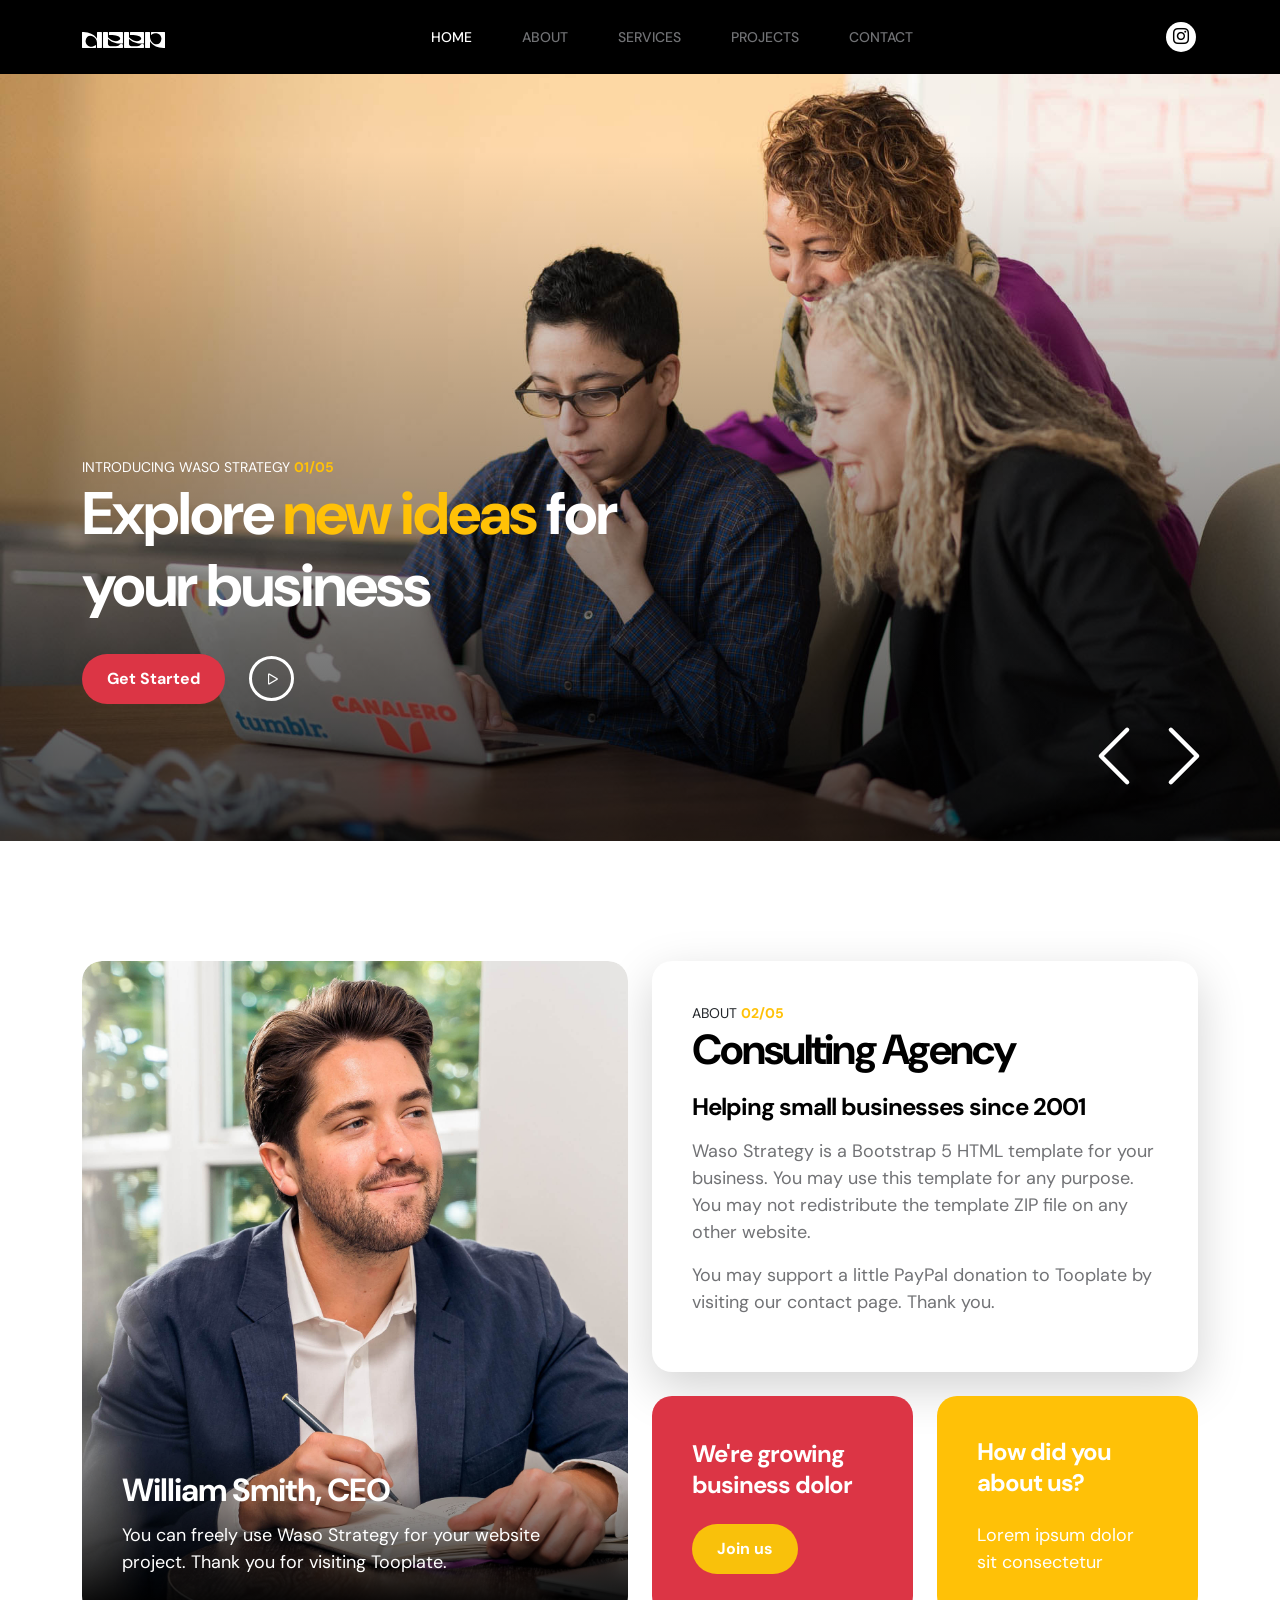
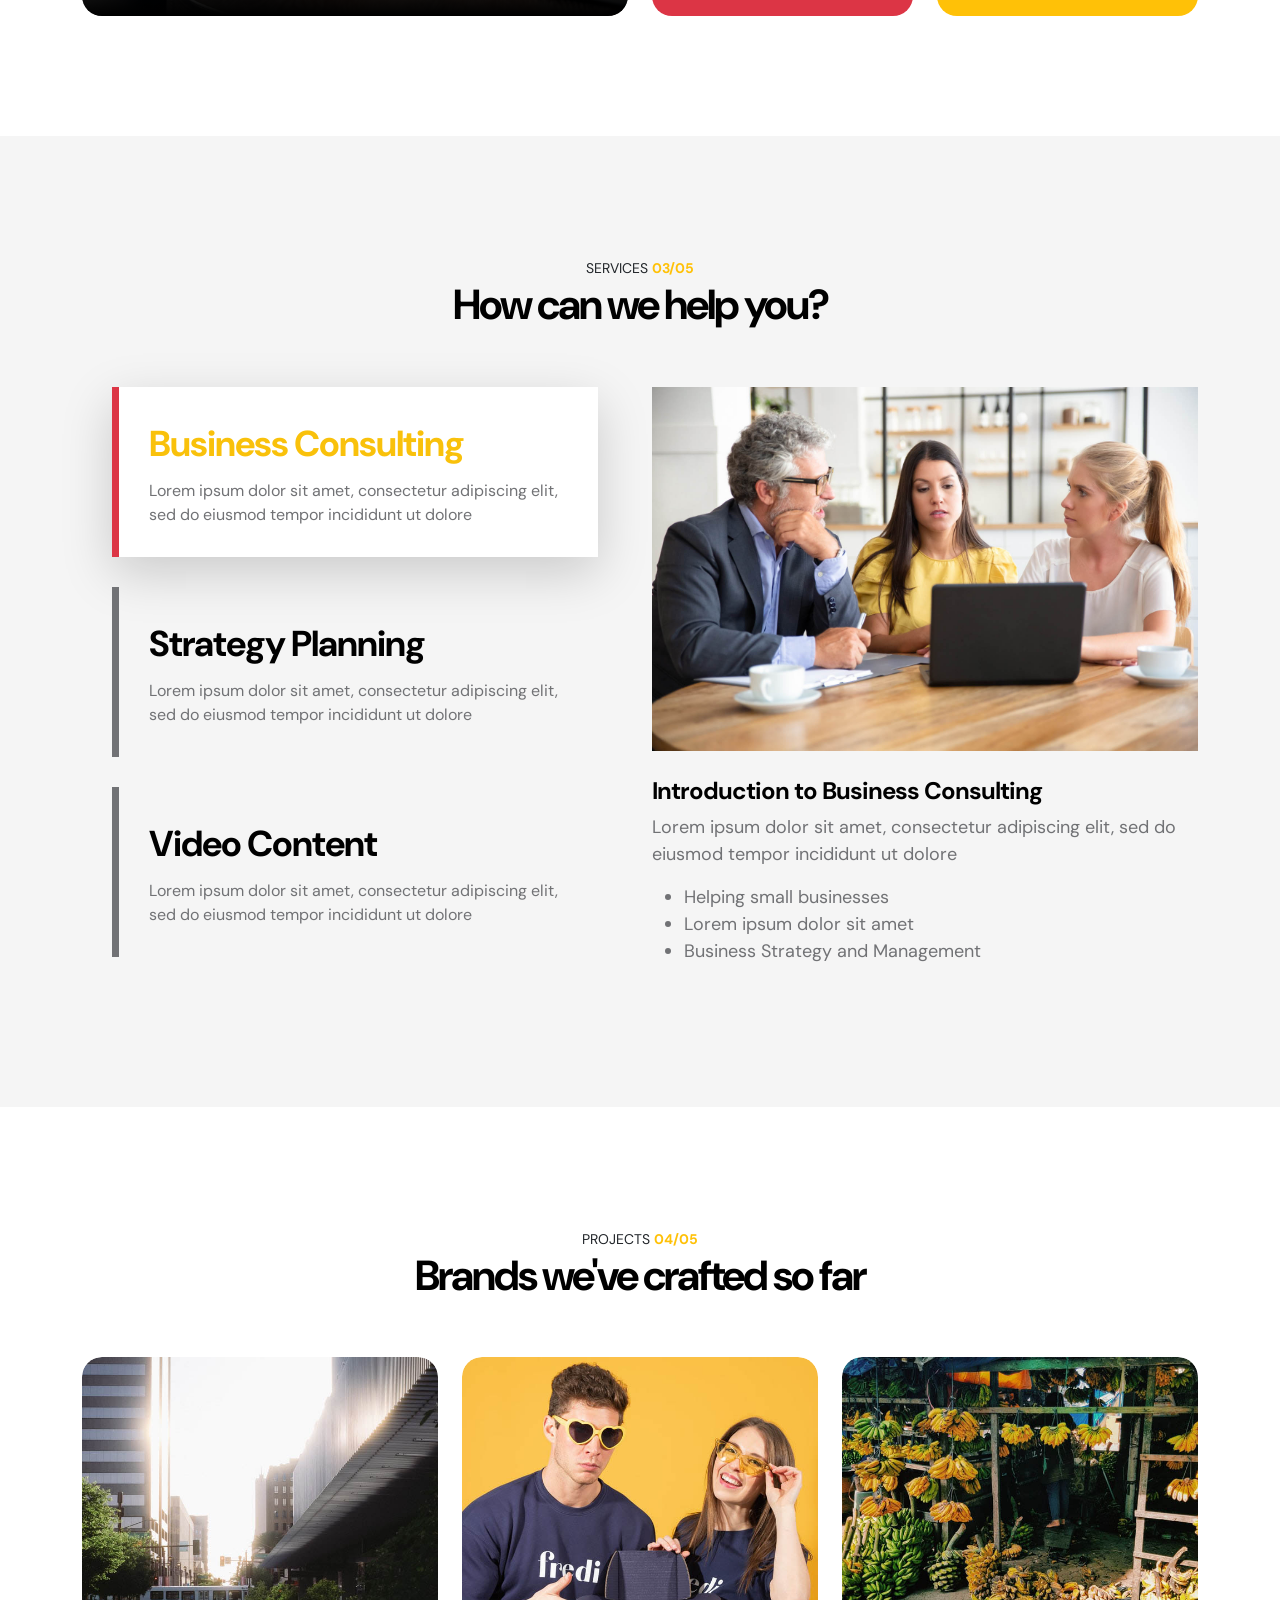
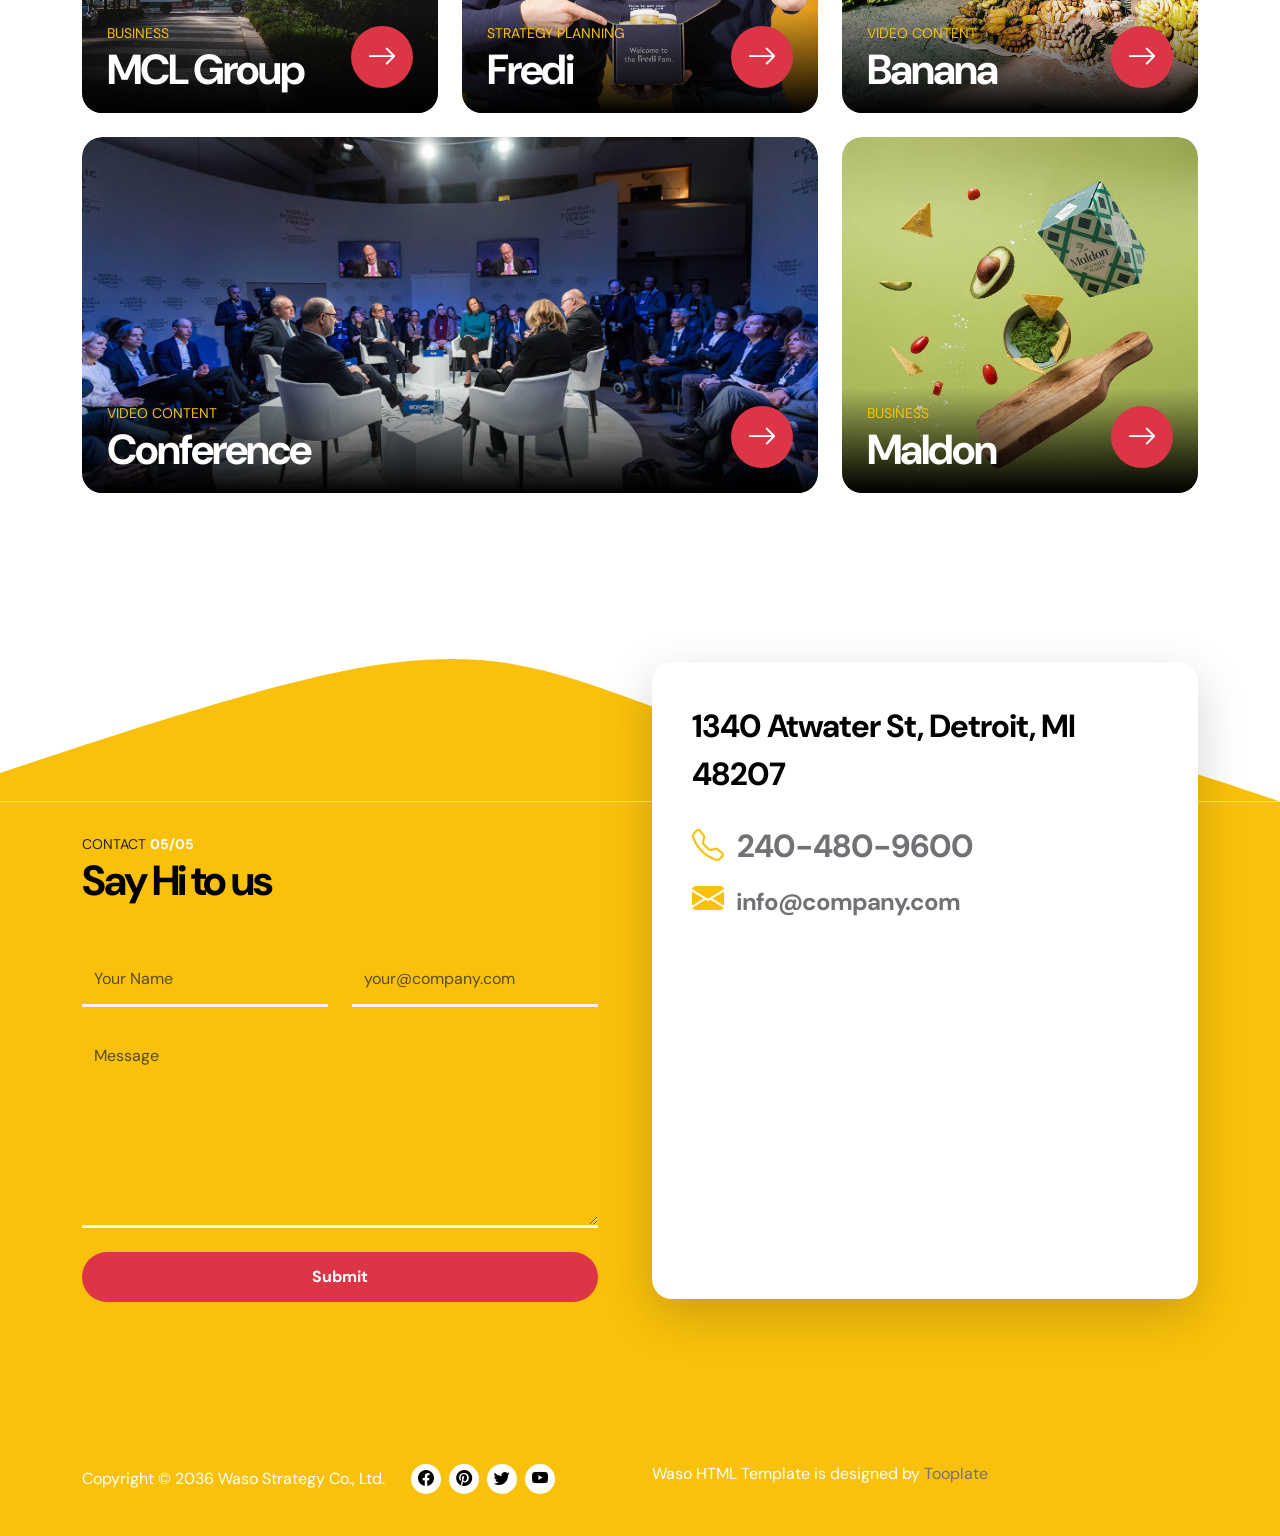
==== index.html @ 4c3a2b6b "Update index.html" ====
<!doctype html>
<html lang="en">
    <head>
        <meta charset="utf-8">
        <meta name="viewport" content="width=device-width, initial-scale=1">

        <meta name="description" content="">
        <meta name="author" content="Tooplate">

        <title>Deep Eventos</title>

        <!-- CSS FILES -->
        <link rel="preconnect" href="https://fonts.googleapis.com">
        
        <link rel="preconnect" href="https://fonts.gstatic.com" crossorigin>
        
        <link href="https://fonts.googleapis.com/css2?family=DM+Sans:wght@400;500;700&display=swap" rel="stylesheet">

        <link href="css/bootstrap.min.css" rel="stylesheet">

        <link href="css/bootstrap-icons.css" rel="stylesheet">

        <link href="css/magnific-popup.css" rel="stylesheet">

        <link href="css/tooplate-waso-strategy.css" rel="stylesheet">
        
    </head>
    
    <body id="section_1">

        <nav class="navbar navbar-expand-lg bg-black">
            <div class="container">

                <a href="#" class="navbar-brand">
                    <img class="logo-img" src="images/BRANCO.svg">
                </span></a>

                <button class="navbar-toggler" type="button" data-bs-toggle="collapse" data-bs-target="#navbarNav" aria-controls="navbarNav" aria-expanded="false" aria-label="Toggle navigation">
                    <span class="navbar-toggler-icon"></span>
                </button>

                <div class="collapse navbar-collapse" id="navbarNav">
                    <ul class="navbar-nav align-items-lg-center ms-auto me-lg-auto">
                        <li class="nav-item">
                            <a class="nav-link click-scroll" href="#section_1">Home</a>
                        </li>

                        <li class="nav-item">
                            <a class="nav-link click-scroll" href="#section_2">About</a>
                        </li>

                        <li class="nav-item">
                            <a class="nav-link click-scroll" href="#section_3">Services</a>
                        </li>

                        <li class="nav-item">
                            <a class="nav-link click-scroll" href="#section_4">Projects</a>
                        </li>

                        <li class="nav-item">
                            <a class="nav-link click-scroll" href="#section_5">Contact</a>
                        </li>
                    </ul>
                    <div>
                        <ul class="social-icon d-flex justify-content-lg-end d-lg-block d-none">
                            <li class="social-icon-item">
                                <a href="https://www.instagram.com/deepeventos" target="_blank" rel="noopener noreferrer" class="social-icon-link">
                                    <span class="bi-instagram"></span>
                                </a>
                            </li>
                        </ul>
                     </div>
                <div>
                        
            </div>
        </nav>

        <main>

            <section class="hero">
                <div class="container-fluid h-100">
                    <div class="row h-100">

                        <div id="carouselExampleCaptions" class="carousel carousel-fade hero-carousel slide" data-bs-ride="carousel">
                            <div class="carousel-inner">
                                <div class="carousel-item active">
                                    <div class="container position-relative h-100">
                                        <div class="carousel-caption d-flex flex-column justify-content-center">
                                            <small class="small-title">Introducing Waso Strategy <strong class="text-warning">01/05</strong></small>

                                            <h1>Explore <span class="text-warning">new ideas</span> for your business</h1>

                                            <div class="d-flex align-items-center mt-4">
                                                <a class="custom-btn btn custom-link" href="#section_2">Get Started</a>

                                                <a class="popup-youtube custom-icon d-flex ms-4" href="https://www.youtube.com/watch?v=AYaHuZ4BB6Y">
                                                    <i class="bi-play play-icon d-flex m-auto text-white"></i>
                                                </a>
                                            </div>
                                        </div>
                                    </div>

                                    <div class="carousel-image-wrap">
                                        <img src="images/slide/christina-wocintechchat-com-NDoVgcS_lZM-unsplash.jpg" class="img-fluid carousel-image" alt="">
                                    </div>
                                </div>

                                <div class="carousel-item">
                                    <div class="container position-relative h-100">
                                        <div class="carousel-caption d-flex flex-column justify-content-center">
                                            <small class="small-title">Supporting New Project <strong class="text-warning">01/05</strong></small>

                                            <h1>Strategic Planning for your <span class="text-warning">next project</span></h1>

                                            <div class="d-flex align-items-center mt-4">
                                                <a class="custom-btn btn custom-link" href="#section_2">Explore Capabilities</a>

                                                <a class="popup-youtube custom-icon d-flex ms-4" href="https://www.youtube.com/watch?v=VStvZjykQ00">
                                                    <i class="bi-play play-icon d-flex m-auto text-white"></i>
                                                </a>
                                            </div>
                                        </div>
                                    </div>
                                    
                                    <div class="carousel-image-wrap">
                                        <img src="images/slide/jason-goodman-0K7GgiA8lVE-unsplash.jpg" class="img-fluid carousel-image" alt="">
                                    </div>
                                </div>

                                <button class="carousel-control-prev" type="button" data-bs-target="#carouselExampleCaptions" data-bs-slide="prev">
                                    <span class="carousel-control-prev-icon" aria-hidden="true"></span>
                                    <span class="visually-hidden">Previous</span>
                                </button>

                                <button class="carousel-control-next" type="button" data-bs-target="#carouselExampleCaptions" data-bs-slide="next">
                                    <span class="carousel-control-next-icon" aria-hidden="true"></span>
                                    <span class="visually-hidden">Next</span>
                                </button>
                            </div>
                        </div>

                    </div>
                </div>
            </section>


            <section class="about section-padding" id="section_2">
                <div class="container">
                    <div class="row">

                        <div class="col-lg-6 col-12 mb-5 mb-lg-0">
                            <div class="about-image-wrap h-100">
                                <img src="images/peter-jones-WZROBIlY8Rg-unsplash.jpg" class="img-fluid about-image" alt="">

                                <div class="about-image-info">
                                    <h4 class="text-white">William Smith, CEO</h4>

                                    <p class="text-white mb-0">You can freely use Waso Strategy for your website project. Thank you for visiting Tooplate.</p>
                                </div>
                            </div>
                        </div>

                        <div class="col-lg-6 col-12 d-flex flex-column">
                            <div class="about-thumb bg-white shadow-lg">
                                
                                <div class="about-info">
                                    <small class="small-title">About <strong class="text-warning">02/05</strong></small>

                                    <h2 class="mb-3">Consulting Agency</h2>

                                    <h5 class="mb-3">Helping small businesses since 2001</h5>

                                    <p>Waso Strategy is a Bootstrap 5 HTML template for your business. You may use this template for any purpose. You may not redistribute the template ZIP file on any other website.</p>

                                    <p>You may support a little PayPal donation to Tooplate by visiting our <a href="https://www.tooplate.com/contact">contact page</a>. Thank you.</p>
                                </div>
                            </div>

                            <div class="row h-100">
                                <div class="col-lg-6 col-6">
                                    <div class="about-thumb d-flex flex-column justify-content-center bg-danger mb-lg-0 h-100">
                                        
                                        <div class="about-info">
                                            <h5 class="text-white mb-4">We're growing business dolor</h5>

                                            <a class="custom-btn btn custom-bg-primary" href="#section_3">Join us</a>
                                        </div>
                                    </div>
                                </div>

                                <div class="col-lg-6 col-6">
                                    <div class="about-thumb d-flex flex-column justify-content-center bg-warning mb-lg-0 h-100">
                                        
                                        <div class="about-info">
                                            <h5 class="text-white mb-4">How did you about us?</h5>

                                            <p class="text-white mb-0">Lorem ipsum dolor sit consectetur</p>
                                        </div>
                                    </div>
                                </div>
                            </div>
                        </div>

                    </div>
                </div>
            </section>

            <section class="services section-padding" id="section_3">
                <div class="container">
                    <div class="row">

                        <div class="col-lg-10 col-12 text-center mx-auto mb-5">
                            <small class="small-title">Services <strong class="text-warning">03/05</strong></small>

                            <h2>How can we help you?</h2>

                        </div>

                        <div class="col-lg-6 col-12">
                            <nav>
                                <div class="nav nav-tabs flex-column align-items-baseline" id="nav-tab" role="tablist">
                                    <button class="nav-link active" id="nav-business-tab" data-bs-toggle="tab" data-bs-target="#nav-business" type="button" role="tab" aria-controls="nav-business" aria-selected="true">
                                        <h3>Business Consulting</h3>

                                        <span>Lorem ipsum dolor sit amet, consectetur adipiscing elit, sed do eiusmod tempor incididunt ut dolore</span>
                                    </button>

                                    <button class="nav-link" id="nav-strategy-tab" data-bs-toggle="tab" data-bs-target="#nav-strategy" type="button" role="tab" aria-controls="nav-strategy" aria-selected="false">
                                        <h3>Strategy Planning</h3>
                                        
                                        <span>Lorem ipsum dolor sit amet, consectetur adipiscing elit, sed do eiusmod tempor incididunt ut dolore</span>
                                    </button>

                                    <button class="nav-link" id="nav-video-tab" data-bs-toggle="tab" data-bs-target="#nav-video" type="button" role="tab" aria-controls="nav-video" aria-selected="false">
                                        <h3>Video Content</h3>
                                        
                                        <span>Lorem ipsum dolor sit amet, consectetur adipiscing elit, sed do eiusmod tempor incididunt ut dolore</span>
                                    </button>
                                </div>
                            </nav>
                        </div>

                        <div class="col-lg-6 col-12">
                            <div class="tab-content" id="nav-tabContent">
                                <div class="tab-pane fade show active" id="nav-business" role="tabpanel" aria-labelledby="nav-intro-tab">
                                    <img src="images/services/young-entrepreneurs-mature-investor-watching-presentation-discussing-project.jpg" class="img-fluid" alt="">

                                    <h5 class="mt-4 mb-2">Introduction to Business Consulting</h5>

                                    <p>Lorem ipsum dolor sit amet, consectetur adipiscing elit, sed do eiusmod tempor incididunt ut dolore</p>

                                    <ul>
                                        <li>Helping small businesses</li>

                                        <li>Lorem ipsum dolor sit amet</li>

                                        <li>Business Strategy and Management</li>
                                    </ul>
                                </div>

                                <div class="tab-pane fade show" id="nav-strategy" role="tabpanel" aria-labelledby="nav-strategy-tab">
                                    <img src="images/services/startup-leader-drawing-flowchart-board-discussing-project.jpg" class="img-fluid" alt="">

                                    <h5 class="mt-4 mb-2">Strategy Planning</h5>

                                    <div class="row">
                                        <div class="col-lg-6 col-12">
                                            <p>Lorem ipsum dolor sit amet, consectetur adipiscing elit, sed do eiusmod tempor dolore</p>
                                        </div>

                                        <div class="col-lg-6 col-12">
                                            <p>Lorem ipsum dolor sit amet, consectetur adipiscing elit, sed do eiusmod tempor dolore</p>
                                        </div>
                                    </div>
                                </div>

                                <div class="tab-pane fade show" id="nav-video" role="tabpanel" aria-labelledby="nav-video-tab">
                                    <img src="images/services/portrait-smiling-african-american-young-woman-holding-movie-production-blackboard.jpg" class="img-fluid" alt="">

                                    <h5 class="mt-4 mb-2">Video Content</h5>

                                    <p>Lorem ipsum dolor sit amet, consectetur adipiscing elit, sed do eiusmod tempor incididunt ut dolore</p>
                                </div>


                            </div>
                        </div>

                    </div>
                </div>
            </section>

            <section class="projects section-padding pb-0" id="section_4">
                <div class="container">
                    <div class="row">

                        <div class="col-lg-10 col-12 text-center mx-auto mb-5">
                            <small class="small-title">Projects <strong class="text-warning">04/05</strong></small>

                            <h2>Brands we've crafted so far</h2>
                        </div>

                        <div class="col-lg-4 col-12">
                            <div class="projects-thumb projects-thumb-small">
                                <a href="project-detail.html">
                                    <img src="images/projects/pj-gal-szabo-CIXXIWxxec4-unsplash.jpg" class="img-fluid projects-image" alt="">
                                    
                                    <div class="projects-info">
                                        <div class="projects-title-wrap">
                                            <small class="projects-small-title">Business</small>

                                            <h2 class="projects-title">MCL Group</h2>
                                        </div>

                                        <div class="projects-btn-wrap mt-4">
                                            <span class="custom-btn btn">
                                                <i class="bi-arrow-right"></i>
                                            </span>
                                        </div>
                                    </div>
                                </a>
                            </div>
                        </div>

                        <div class="col-lg-4 col-12">
                            <div class="projects-thumb projects-thumb-small">
                                <a href="project-detail.html">
                                    <img src="images/projects/team-fredi-FN3vmVee2sI-unsplash.jpg" class="img-fluid projects-image" alt="">
                                    
                                    <div class="projects-info">
                                        <div class="projects-title-wrap">
                                            <small class="projects-small-title">Strategy Planning</small>

                                            <h2 class="projects-title">Fredi</h2>
                                        </div>

                                        <div class="projects-btn-wrap mt-4">
                                            <span class="custom-btn btn" href="project-detail.html">
                                                <i class="bi-arrow-right"></i>
                                            </span>
                                        </div>
                                    </div>
                                </a>
                            </div>
                        </div>

                        <div class="col-lg-4 col-12">
                            <div class="projects-thumb projects-thumb-small">
                                <a href="project-detail.html">
                                    <img src="images/projects/vmsign-x9yGe7wnvKQ-unsplash.jpg" class="img-fluid projects-image" alt="">
                                    
                                    <div class="projects-info">
                                        <div class="projects-title-wrap">
                                            <small class="projects-small-title">Video Content</small>

                                            <h2 class="projects-title">Banana</h2>
                                        </div>

                                        <div class="projects-btn-wrap mt-4">
                                            <span class="custom-btn btn" href="project-detail.html">
                                                <i class="bi-arrow-right"></i>
                                            </span>
                                        </div>
                                    </div>
                                </a>
                            </div>
                        </div>

                        <div class="col-lg-8 col-12">
                            <div class="projects-thumb projects-thumb-large">
                                <a href="project-detail.html">
                                    <img src="images/projects/evangeline-shaw-nwLTVwb7DbU-unsplash.jpg" class="img-fluid projects-image" alt="">
                                    
                                    <div class="projects-info">
                                        <div class="projects-title-wrap">
                                            <small class="projects-small-title">Video Content</small>

                                            <h2 class="projects-title">Conference</h2>
                                        </div>

                                        <div class="projects-btn-wrap mt-4">
                                            <span class="custom-btn btn" href="project-detail.html">
                                                <i class="bi-arrow-right"></i>
                                            </span>
                                        </div>
                                    </div>
                                </a>
                            </div>
                        </div>

                        <div class="col-lg-4 col-12">
                            <div class="projects-thumb projects-thumb-small">
                                <a href="project-detail.html">
                                    <img src="images/projects/tangerine-newt-AKH4OVEmILc-unsplash.jpg" class="img-fluid projects-image" alt="">
                                    
                                    <div class="projects-info">
                                        <div class="projects-title-wrap">
                                            <small class="projects-small-title">Business</small>

                                            <h2 class="projects-title">Maldon</h2>
                                        </div>

                                        <div class="projects-btn-wrap mt-4">
                                            <span class="custom-btn btn" href="project-detail.html">
                                                <i class="bi-arrow-right"></i>
                                            </span>
                                        </div>
                                    </div>
                                </a>
                            </div>
                        </div>

                    </div>
                </div>
            </section>

            <section class="contact" id="section_5">

            <svg xmlns="http://www.w3.org/2000/svg" viewBox="0 0 1440 320"><path fill="#f9c10b" fill-opacity="1" d="M0,288L48,272C96,256,192,224,288,197.3C384,171,480,149,576,165.3C672,181,768,235,864,250.7C960,267,1056,245,1152,250.7C1248,256,1344,288,1392,304L1440,320L1440,320L1392,320C1344,320,1248,320,1152,320C1056,320,960,320,864,320C768,320,672,320,576,320C480,320,384,320,288,320C192,320,96,320,48,320L0,320Z"></path></svg>

                <div class="contact-container-wrap">
                    <div class="container">
                        <div class="row">

                            <div class="col-lg-6 col-12">
                                <form class="custom-form contact-form" action="" method="post" role="form">
                                    <small class="small-title">Contact <strong class="text-white">05/05</strong></small>

                                    <h2 class="mb-5">Say Hi to us</h2>

                                    <div class="row">
                                        <div class="col-lg-6 col-md-6 col-12">                                    
                                            <input type="text" name="name" id="name" class="form-control" placeholder="Your Name" required="">
                                        </div>

                                        <div class="col-lg-6 col-md-6 col-12">         
                                            <input type="email" name="email" id="email" pattern="[^ @]*@[^ @]*" class="form-control" placeholder="your@company.com" required="">
                                        </div>

                                        <div class="col-12">
                                            <textarea class="form-control" rows="7" id="message" name="message" placeholder="Message"></textarea>

                                            <button type="submit" class="form-control">Submit</button>
                                        </div>

                                    </div>
                                </form>
                            </div>

                            <div class="col-lg-6 col-12">
                                <div class="contact-thumb">
                                    
                                    <div class="contact-info bg-white shadow-lg">
                                        <h4 class="mb-4">1340 Atwater St, Detroit, MI 48207</h4>

                                        <h4 class="mb-2">
                                            <a href="tel: 240-480-9600">
                                                <i class="bi-telephone contact-icon me-2"></i>
                                                240-480-9600
                                            </a>
                                        </h4>

                                        <h5>
                                            <a href="mailto:info@company.com" class="footer-link">
                                                <i class="bi-envelope-fill contact-icon me-2"></i>
                                                info@company.com
                                            </a>
                                        </h5>
                                        
                                        <!-- Copy "embed a map" HTML code from any point on Google Maps -> Share Link  -->
                                        
                                        <iframe class="google-map mt-4" src="https://www.google.com/maps/embed?pb=!1m18!1m12!1m3!1d4063.103580426464!2d-83.0264337484065!3d42.33402597908653!2m3!1f0!2f0!3f0!3m2!1i1024!2i768!4f13.1!3m3!1m2!1s0x883b2cce05ddf4f1%3A0xcc0559eb3fda00c9!2sDetroit%20Riverwalk%2C%20Detroit%2C%20MI!5e1!3m2!1sen!2sus!4v1657814406289!5m2!1sen!2sus" width="100%" height="300" allowfullscreen="" loading="lazy"></iframe>
                                        
                                    </div>
                                </div>
                            </div>

                        </div>
                    </div>
                </div>
            </section>

        </main>

        <footer class="site-footer">
            <div class="container">
                <div class="row">
                        
                    <div class="col-lg-6 col-12">
                        <div class="site-footer-wrap d-flex align-items-center">
                            <p class="copyright-text mb-0 me-4">Copyright © 2036 Waso Strategy Co., Ltd.</p>

                            <ul class="social-icon">
                                <li><a href="https://facebook.com/tooplate" class="social-icon-link bi-facebook"></a></li>

                                <li><a href="https://pinterest.com/tooplate" class="social-icon-link bi-pinterest"></a></li>
    
                                <li><a href="https://twitter.com/minthu" class="social-icon-link bi-twitter"></a></li>
    
                                <li><a href="https://www.youtube.com/tooplate" class="social-icon-link bi-youtube"></a></li>
                            </ul>
                            
                        </div>
                    </div>
                    
                    <div class="col-lg-6 col-12">
                    	<p class="copyright-text mb-0 me-4">Waso HTML Template is designed by <a href="https://www.tooplate.com/" target="_blank">Tooplate</a></p>
                    </div>

                </div>
            </div>
        </footer>

        <!-- JAVASCRIPT FILES -->
        <script src="js/jquery.min.js"></script>
        <script src="js/bootstrap.min.js"></script>
        <script src="js/jquery.sticky.js"></script>
        <script src="js/jquery.magnific-popup.min.js"></script>
        <script src="js/magnific-popup-options.js"></script>
        <script src="js/click-scroll.js"></script>
        <script src="js/custom.js"></script>

    </body>

</html>
---- css/tooplate-waso-strategy.css ----
/*---------------------------------------
  CUSTOM PROPERTIES ( VARIABLES )             
-----------------------------------------*/
:root {
  --white-color:                  #ffffff;
  --primary-color:                #f9c10b;
  --secondary-color:              #dc3545;
  --section-bg-color:             #f5f5f5;
  --dark-color:                   #000000;
  --p-color:                      #717275;

  --body-font-family:             'DM Sans', sans-serif;

  --h1-font-size:                 60px;
  --h2-font-size:                 42px;
  --h3-font-size:                 36px;
  --h4-font-size:                 32px;
  --h5-font-size:                 24px;
  --h6-font-size:                 22px;
  --p-font-size:                  18px;
  --menu-font-size:               14px;
  --copyright-text-font-size:     16px;

  --font-weight-normal:           400;
  --font-weight-medium:           500;
  --font-weight-bold:             700;
}

body {
    background: var(--white-color);
    font-family: var(--body-font-family); 
}


/*---------------------------------------
  TYPOGRAPHY               
-----------------------------------------*/

h2,
h3,
h4,
h5,
h6 {
  color: var(--dark-color);
}

h1,
h2,
h3,
h4,
h5,
h6 {
  font-weight: var(--font-weight-bold);
  letter-spacing: -1px;
}

h1 {
  font-size: var(--h1-font-size);
  letter-spacing: -2px;
}

h2 {
  font-size: var(--h2-font-size);
  letter-spacing: -2px;
}

h3 {
  font-size: var(--h3-font-size);
  line-height: inherit;
}

h4 {
  font-size: var(--h4-font-size);
  line-height: inherit;
}

h5 {
  font-size: var(--h5-font-size);
  line-height: normal;
}

h6 {
  font-size: var(--h6-font-size);
}

p {
  color: var(--p-color);
  font-size: var(--p-font-size);
  font-weight: var(--font-weight-normal);
}

ul li {
  color: var(--p-color);
  font-size: var(--p-font-size);
  font-weight: var(--font-weight-normal);
}

a, 
button {
  touch-action: manipulation;
  transition: all 0.3s;
}

a {
  color: var(--p-color);
  text-decoration: none;
}

a:hover {
  color: var(--primary-color);
}

::selection {
  background: var(--primary-color);
  color: var(--white-color);
}

::-moz-selection {
  background: var(--primary-color);
  color: var(--white-color);
}

.section-hero ::selection,
.bg-warning ::selection {
  background: #f9d55c;
}

.section-padding {
  padding-top: 120px;
  padding-bottom: 120px;
}

.custom-border-radius {
  border-radius: 20px;
}

b,
strong {
  font-weight: var(--font-weight-bold);
}

.small-title {
  text-transform: uppercase;
}


/*---------------------------------------
  CUSTOM ICON               
-----------------------------------------*/
.custom-icon {
  display: inline-block;
  height: 45px;
  width: 45px;
  line-height: 45px;
  border: 3px solid var(--white-color);
  text-align: center;
  border-radius: 50%;
  font-size: 20px;
  position: relative;
}

.custom-icon::before,
.custom-icon::after {
  box-sizing: inherit;
  content: "";
  position: absolute;
  width: 100%;
  height: 100%;
  left: 0;
  top: 0;
  border-radius: 50%;
}

.custom-icon::before {
  border: 3px solid transparent;
}

.custom-icon::after {
  border: 0 solid transparent;
}

.custom-icon:hover {
  border-color: transparent;
}

.custom-icon:hover::before {
  border-top-color: var(--primary-color);
  border-right-color: var(--primary-color);
  border-bottom-color: var(--primary-color);
  transition: border-top-color .15s linear,border-right-color .15s linear .1s,border-bottom-color .15s linear .2s;
}

.custom-icon:hover::after {
  border-top: 3px solid var(--primary-color);
  border-left-width: 3px;
  border-right-width: 3px;
  transform: rotate(270deg);
  transition: transform .4s linear 0s,border-left-width 0s linear .35s;
}

.play-icon::before {
  position: relative;
  left: 1px;
}


/*---------------------------------------
  CUSTOM BUTTON               
-----------------------------------------*/
.custom-btn {
  background: var(--secondary-color);
  border-radius: 100px;
  color: var(--white-color);
  font-size: var(--copyright-text-font-size);
  font-weight: var(--font-weight-bold);
  padding: 12px 24px;
}

.custom-btn:hover {
  background: var(--primary-color);
  color: var(--white-color);
}

.custom-bg-primary {
  background: var(--primary-color);
}

.custom-bg-primary:hover {
  background: var(--white-color);
  color: var(--dark-color);
}


/*---------------------------------------
  NAVIGATION              
-----------------------------------------*/
.navbar {
  z-index: 9;
  right: 0;
  left: 0;
}

.navbar-brand {
  font-size: 32px;
  font-weight: var(--font-weight-bold);
  color: var(--primary-color);
}

.navbar-expand-lg .navbar-nav .nav-link {
  padding-right: 25px;
  padding-left: 25px;
}

.navbar-nav .nav-link {
  color: var(--p-color);
  font-size: var(--menu-font-size);
  font-weight: var(--font-weight-medium);
  text-transform: uppercase;
  padding-top: 15px;
  padding-bottom: 15px;
}

.navbar-nav .nav-link.active, 
.navbar-nav .nav-link:hover,
.projects-detail-page .navbar-nav .nav-link.active:hover {
  color: var(--white-color);
}

.projects-detail-page .navbar-nav .nav-link.active {
  color: var(--p-color);
}

.navbar-toggler {
  border: 0;
  padding: 0;
  cursor: pointer;
  margin: 0;
  width: 30px;
  height: 35px;
  outline: none;
}

.navbar-toggler:focus {
  outline: none;
  box-shadow: none;
}

.navbar-toggler[aria-expanded="true"] .navbar-toggler-icon {
  background: transparent;
}

.navbar-toggler[aria-expanded="true"] .navbar-toggler-icon:before,
.navbar-toggler[aria-expanded="true"] .navbar-toggler-icon:after {
  transition: top 300ms 50ms ease, -webkit-transform 300ms 350ms ease;
  transition: top 300ms 50ms ease, transform 300ms 350ms ease;
  transition: top 300ms 50ms ease, transform 300ms 350ms ease, -webkit-transform 300ms 350ms ease;
  top: 0;
}

.navbar-toggler[aria-expanded="true"] .navbar-toggler-icon:before {
  transform: rotate(45deg);
}

.navbar-toggler[aria-expanded="true"] .navbar-toggler-icon:after {
  transform: rotate(-45deg);
}

.navbar-toggler .navbar-toggler-icon {
  background: var(--white-color);
  transition: background 10ms 300ms ease;
  display: block;
  width: 30px;
  height: 2px;
  position: relative;
}

.navbar-toggler .navbar-toggler-icon:before,
.navbar-toggler .navbar-toggler-icon:after {
  transition: top 300ms 350ms ease, -webkit-transform 300ms 50ms ease;
  transition: top 300ms 350ms ease, transform 300ms 50ms ease;
  transition: top 300ms 350ms ease, transform 300ms 50ms ease, -webkit-transform 300ms 50ms ease;
  position: absolute;
  right: 0;
  left: 0;
  background: var(--white-color);
  width: 30px;
  height: 2px;
  content: '';
}

.navbar-toggler .navbar-toggler-icon::before {
  top: -8px;
}

.navbar-toggler .navbar-toggler-icon::after {
  top: 8px;
}

.breadcrumb-item.active {
  color: var(--primary-color);
}

.logo-img {
  height: 1rem;
  transition: height 0.3s ease-in-out;
}

/*---------------------------------------
  SITE HEADER              
-----------------------------------------*/
.site-header {
  background: var(--primary-color);
  padding-top: 10px;
  padding-bottom: 10px;
}

.site-header-icon {
  color: var(--dark-color);
}

.site-header .social-icon {
  text-align: right;
}


/*---------------------------------------
  HERO              
-----------------------------------------*/
.hero {
  position: relative;
  height: calc(100vh - 133px);
}

.section-hero {
  background-image: url('../images/jason-goodman-MUZFKa_mttU-unsplash.jpg');
  background-repeat: no-repeat;
  background-position: center;
  background-size: cover;
  position: relative;
  height: auto;
  padding-top: 180px;
  padding-bottom: 180px;
}

.section-hero::before {
  content: "";
  background: linear-gradient(to top, var(--dark-color), transparent 90%);
  position: absolute;
  top: 0;
  right: 0;
  left: 0;
  width: 100%;
  height: 100%;
  pointer-events: none;
  opacity: 0.7;
}

.section-hero-text {
  position: relative;
}

.carousel {
  padding-right: 0;
  padding-left: 0;
}

.hero-carousel,
.carousel-inner,
.carousel-item {
  height: 100%;
}

.carousel-image-wrap::before {
  content: "";
  background: linear-gradient(to top, var(--dark-color), transparent 90%);
  position: absolute;
  z-index: 2;
  top: 0;
  right: 0;
  left: 0;
  width: 100%;
  height: 100%;
  pointer-events: none;
  opacity: 0.7;
}

.carousel-caption {
  z-index: 9;
  top: 32%;
  bottom: 0;
  left: 0;
  text-align: left;
  width: 50%;
  margin-right: 12px;
  margin-left: 12px;
}

.carousel-image-wrap {
  position: absolute;
  top: 0;
  right: 0;
  bottom: 0;
  width: 100%;
  height: 100%;
  margin-left: auto;
}

.carousel-image {
  width: 100%;
  height: 100%;
  object-fit: cover;
}

.carousel-control-next, 
.carousel-control-prev {
  top: auto;
  bottom: 50px;
  opacity: 1;
}

.carousel-control-prev {
  left: auto;
  right: 70px;
}

.carousel-control-next-icon, 
.carousel-control-prev-icon {
  width: 70px;
  height: 70px;
}


/*---------------------------------------
  ABOUT              
-----------------------------------------*/
.about-image-wrap {
  border-radius: 20px;
  position: relative;
  overflow: hidden;
}

.about-image-info {
  background: linear-gradient(to top, var(--dark-color), transparent 90%);
  position: absolute;
  bottom: 0;
  right: 0;
  left: 0;
  padding: 40px;
}

.about-image {
  border-radius: 20px;
  width: 100%;
  height: 100%;
  object-fit: cover;
}

.about-thumb {
  background: var(--primary-color);
  border-radius: 20px;
  margin-bottom: 24px;
  padding: 40px;
}


/*---------------------------------------
  SERVICES              
-----------------------------------------*/
.services {
  background: var(--section-bg-color);
}

.nav-tabs {
  border-bottom: 0;
}

.nav-tabs .nav-link,
.nav-tabs .nav-link span {
  color: var(--p-color);
  display: block;
  text-align: left;
}

.nav-tabs .nav-link {
  border-radius: 0;
  border: 0;
  border-left: 7px solid var(--p-color);
  margin-right: 30px;
  margin-left: 30px;
  margin-bottom: 30px;
  padding: 30px;
  transition: all 0.3s ease-in-out;
}

.nav-tabs .nav-item.show .nav-link, 
.nav-tabs .nav-link.active,
.nav-tabs .nav-link:focus, 
.nav-tabs .nav-link:hover {
  border-left-color: var(--secondary-color);
  background: var(--white-color);
  box-shadow: 0 1rem 3rem rgba(0,0,0,.175);
}

.nav-tabs .nav-link.active h3,
.nav-tabs .nav-link:focus h3, 
.nav-tabs .nav-link:hover h3 {
  color: var(--primary-color);
}


/*---------------------------------------
  PROJECTS              
-----------------------------------------*/
.projects-thumb {
  border-radius: 20px;
  position: relative;
  overflow: hidden;
  margin-bottom: 24px;
  transition: all 0.3s;
  cursor: pointer;
}

.projects-thumb-large {
  min-height: 356px;
}

.projects-thumb:hover {
  background: var(--white-color);
  box-shadow: 0 1rem 3rem rgba(0,0,0,.175);
}

.projects-thumb:hover .projects-image {
  transform: scale(1.2);
}

.projects-thumb:hover .projects-title-wrap {
  padding-bottom: 30px;
}

.projects-thumb:hover .custom-btn,
.projects-btn-wrap .custom-btn:hover {
  background: var(--primary-color);
}

.projects-title-wrap {
  background: linear-gradient(to top, var(--dark-color), transparent 90%);
  position: absolute;
  bottom: 0;
  right: 0;
  left: 0;
  padding: 25px 25px 10px 25px;
  transition: all 0.2s;
}

.projects-small-title {
  color: var(--primary-color);
  text-transform: uppercase;
}

.projects-title {
  color: var(--white-color);
}

.projects-image {
  border-radius: 20px;
  width: 100%;
  height: auto;
  transition: all 0.3s;
}

.projects-thumb-large .projects-image {
  object-fit: cover;
  height: 100%;
}

.projects-btn-wrap {
  position: absolute;
  bottom: 25px;
  right: 25px;
}

.projects-btn-wrap .custom-btn {
  font-size: 30px;
  padding: 7.5px 15px;
}


/*---------------------------------------
  CONTACT INFO               
-----------------------------------------*/
.contact-thumb {
  position: relative;
  bottom: 140px;
  margin-bottom: -140px;
}

.contact-info {
  border-radius: 20px;
  padding: 40px;
}

.google-map {
  border-radius: 20px;
}

.contact-icon {
  color: var(--primary-color);
  font-size: var(--h4-font-size);
}


/*---------------------------------------
  CONTACT              
-----------------------------------------*/
.contact-container-wrap {
  background-color: var(--primary-color);
  padding-bottom: 120px;
}

.contact-form {
  margin-top: 30px;
  margin-right: 30px;
}


/*---------------------------------------
  CUSTOM FORM               
-----------------------------------------*/
.custom-form .form-control {
  background: transparent;
  box-shadow: none;
  border-radius: 0;
  border: 0;
  border-bottom: 3px solid var(--section-bg-color);
  margin-bottom: 24px;
  padding-top: 13px;
  padding-bottom: 13px;
  transition: all 0.3s;
  outline: none;
}

.custom-form .form-control:hover,
.custom-form .form-control:focus {
  background: var(--white-color);
}

.custom-form button[type="submit"] {
  background: var(--secondary-color);
  border-radius: 100px;
  border: 0;
  color: var(--white-color);
  font-weight: var(--font-weight-bold);
  transition: all 0.3s;
  margin-bottom: 0;
}

.custom-form button[type="submit"]:hover,
.custom-form button[type="submit"]:focus {
  background: var(--white-color);
  color: var(--dark-color);
}


/*---------------------------------------
  SITE FOOTER              
-----------------------------------------*/
.site-footer {
  background: var(--primary-color);
  padding-top: 40px;
  padding-bottom: 40px;
}

.site-footer .copyright-text {
  color: var(--white-color);
  font-size: var(--copyright-text-font-size);
}


/*---------------------------------------
  SOCIAL ICON               
-----------------------------------------*/
.social-icon {
  margin: 0;
  padding: 0;
}

.social-icon li {
  list-style: none;
  display: inline-block;
  vertical-align: top;
}

.social-icon-link {
  background: var(--white-color);
  border-radius: 20px;
  font-size: var(--copyright-text-font-size);
  color: var(--dark-color);
  display: inline-block;
  vertical-align: top;
  margin: 2px;
  width: 30px;
  height: 30px;
  line-height: 30px;
  text-align: center;
}

.social-icon-link:hover {
  color: var(--primary-color);
}


/*---------------------------------------
  RESPONSIVE STYLES               
-----------------------------------------*/
@media screen and (min-width: 1600px) {
  .projects-thumb-large {
    min-height: 416px;
  }
}

@media screen and (max-width: 1280px) {
  .contact svg {
    bottom: 0;
    margin-bottom: 0;
  }
}

@media screen and (max-width: 991px) {
  h1 {
    font-size: 48px;
  }

  h2 {
    font-size: 36px;
  }

  h3 {
    font-size: 32px;
  }

  h4 {
    font-size: 28px;
  }

  h5 {
    font-size: 20px;
  }

  h6 {
    font-size: 18px;
  }

  .section-padding {
    padding-top: 80px;
    padding-bottom: 80px;
  }

  .custom-btn {
    font-size: var(--copyright-text-font-size);
    padding: 8px 16px;
  }

  .navbar-expand-lg .navbar-nav .nav-link {
    padding-left: 0;
  }

  .navbar-nav .nav-link {
    padding-top: 10px;
    padding-bottom: 10px;
  }

  .site-header .social-icon {
    text-align: left;
    margin-top: 10px;
  }

  .carousel-caption {
    width: 100%;
  }

  .about-thumb {
    padding: 30px;
  }

  .about-image {
    height: auto;
    margin-bottom: 24px;
  }

  .contact-container-wrap {
    padding-bottom: 50px;
  }

  .contact-form {
    margin-right: 0;
    margin-top: 80px;
    margin-bottom: 50px;
  }

  .contact-thumb {
    bottom: 0;
    margin-bottom: 0;
  }

  .site-footer {
    text-align: center;
  }
}

@media screen and (max-width: 480px) {
  h1 {
    font-size: 38px;
  }

  h2 {
    font-size: 32px;
  }

  h3 {
    font-size: 28px;
  }

  h4 {
    font-size: 24px;
  }

  h5 {
    font-size: 20px;
  }

  .contact-icon {
    font-size: 24px;
  }

  .site-header p {
    font-size: 14px;
  }

  .carousel-control-next, 
  .carousel-control-prev {
    bottom: 20px;
  }

  .nav-tabs .nav-link {
    margin-right: 0;
    margin-left: 0;
    padding: 15px;
  }

  .contact-info {
    padding: 30px 25px;
  }

  .site-footer-wrap {
    flex-direction: column;
  }

  .copyright-text {
    padding-bottom: 10px;
  }
}
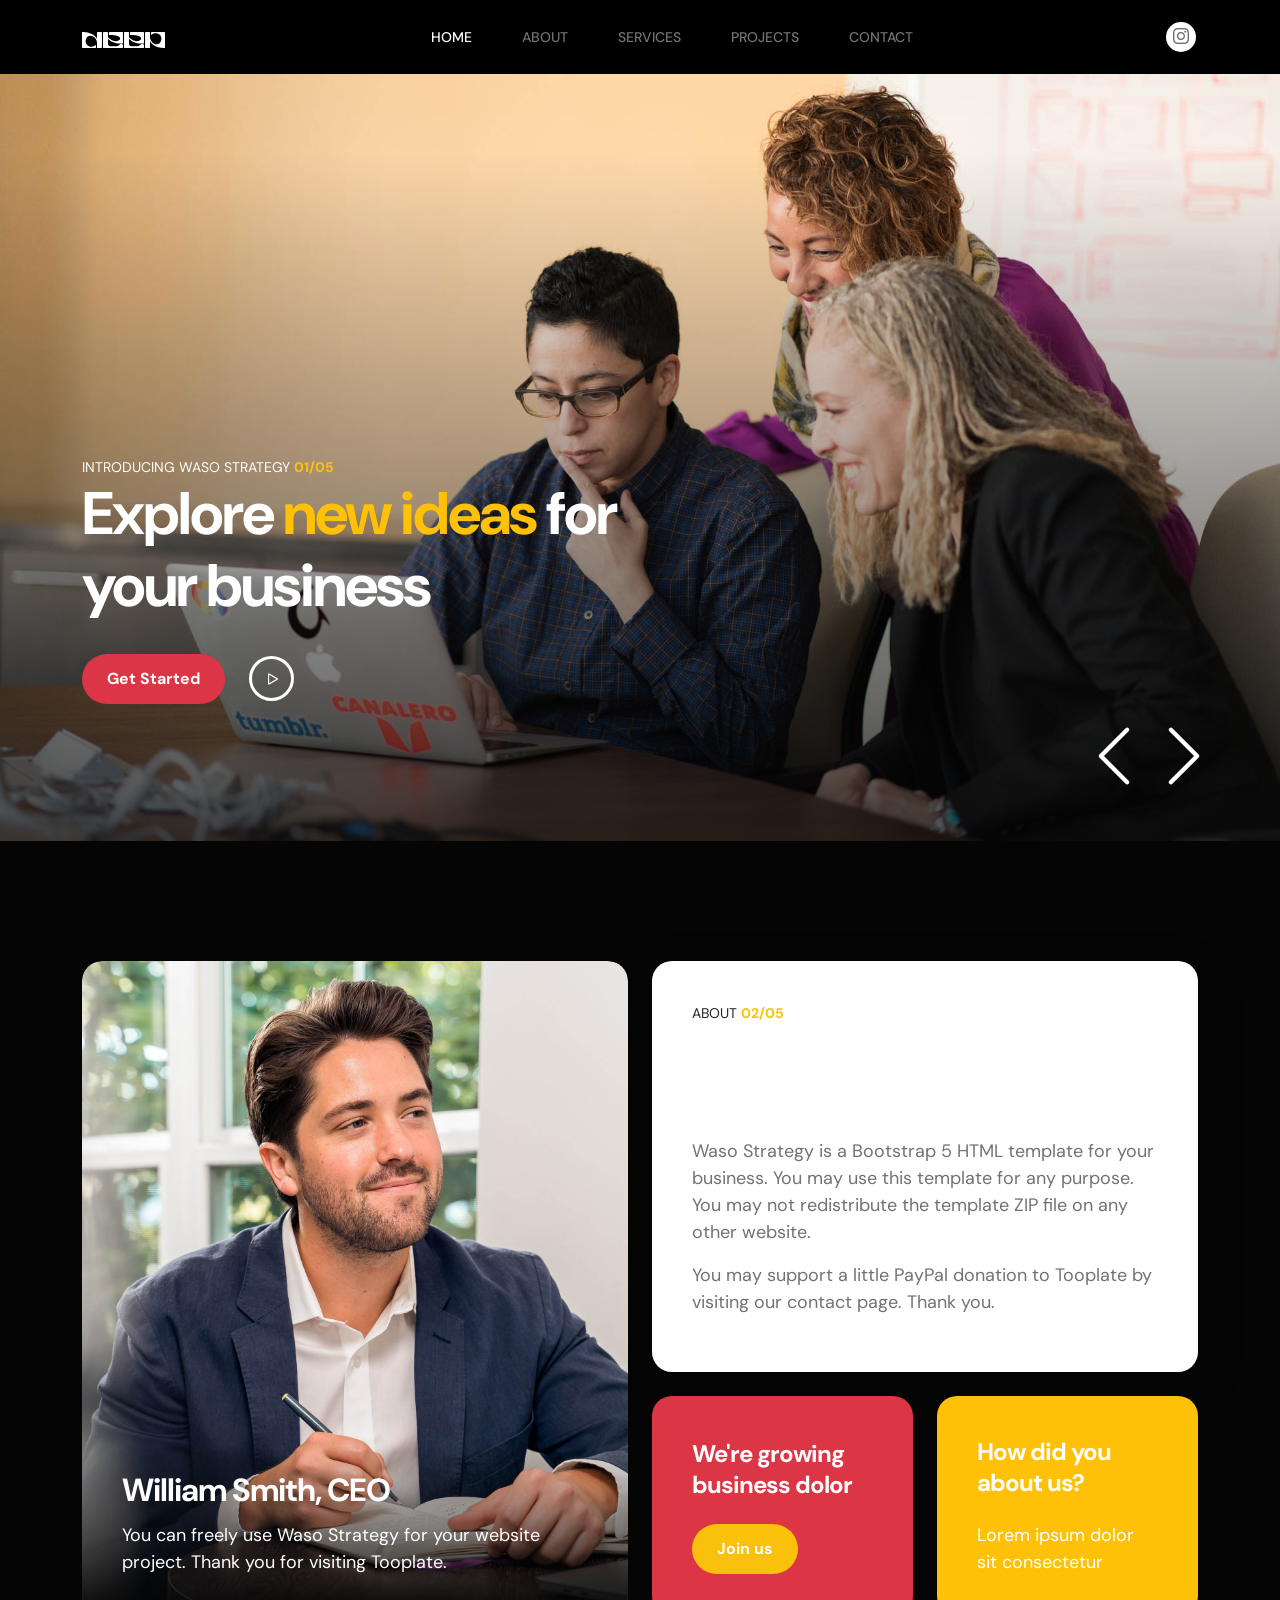
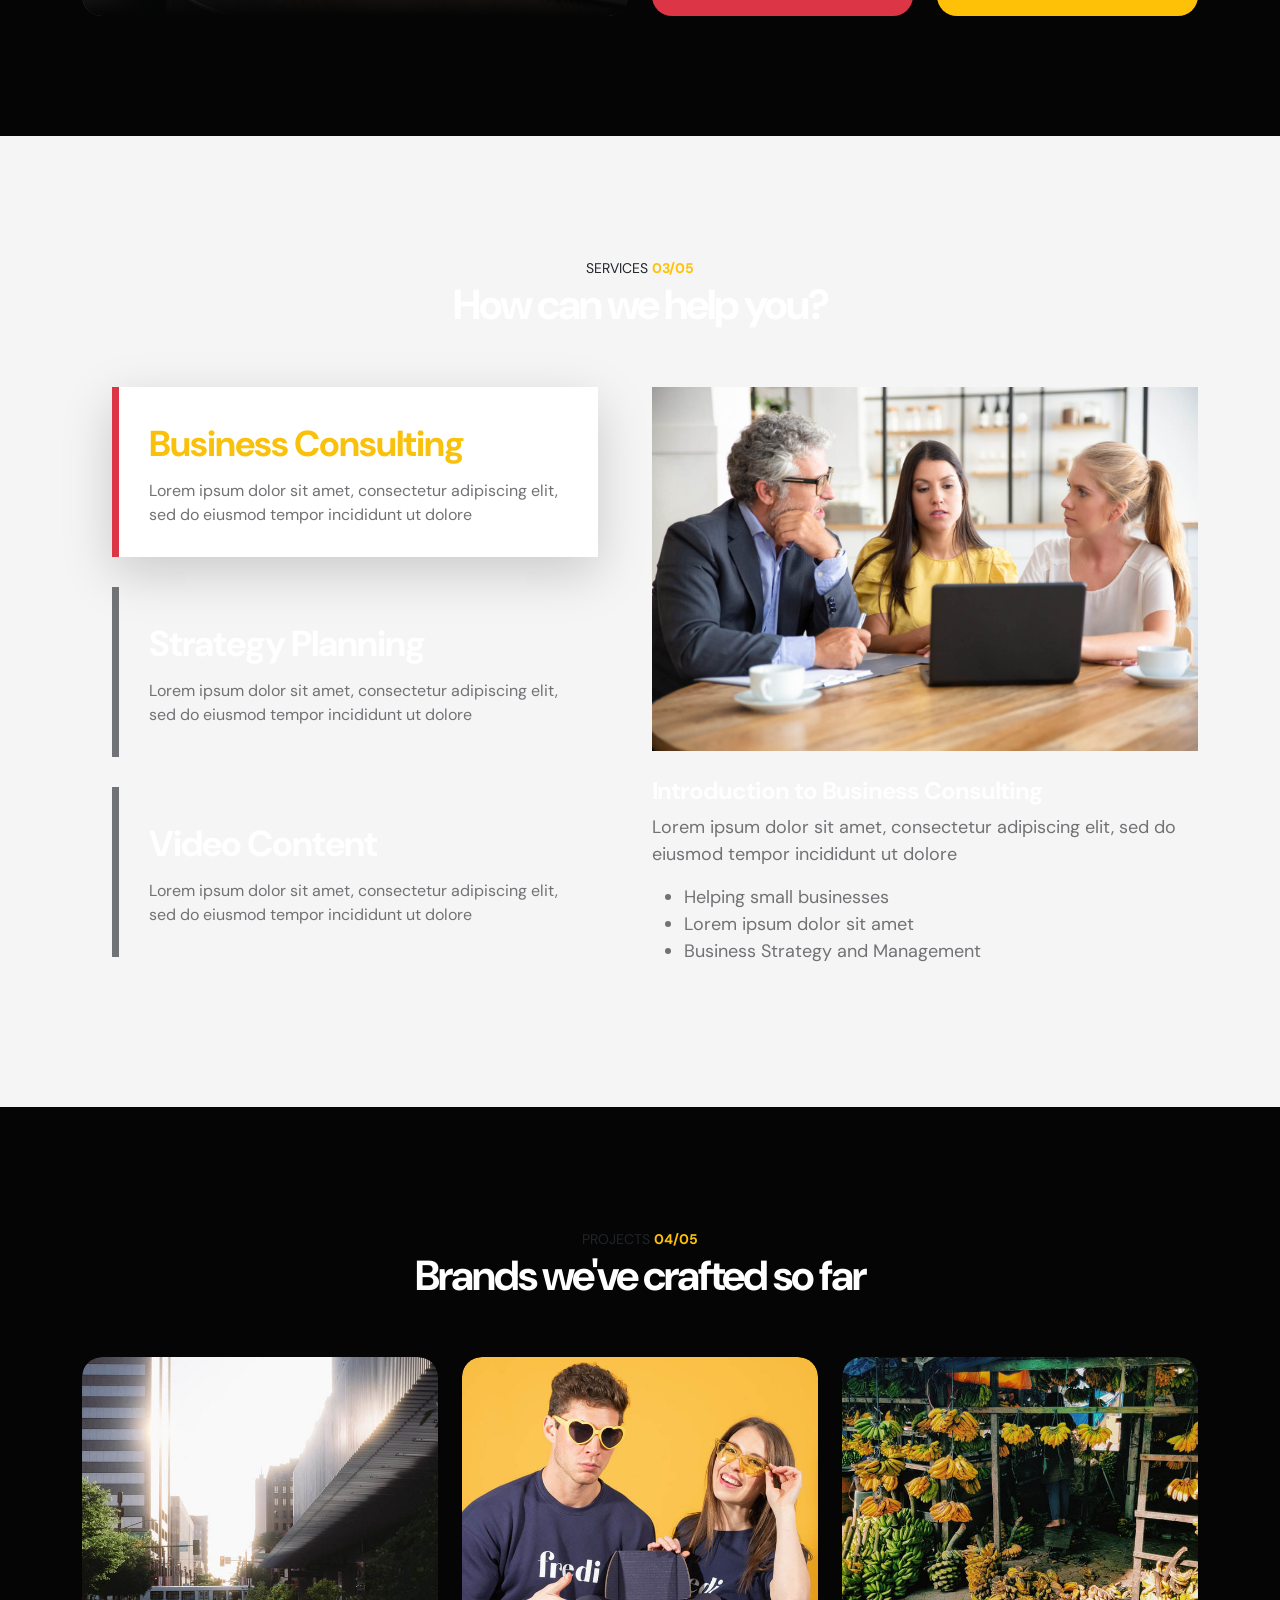
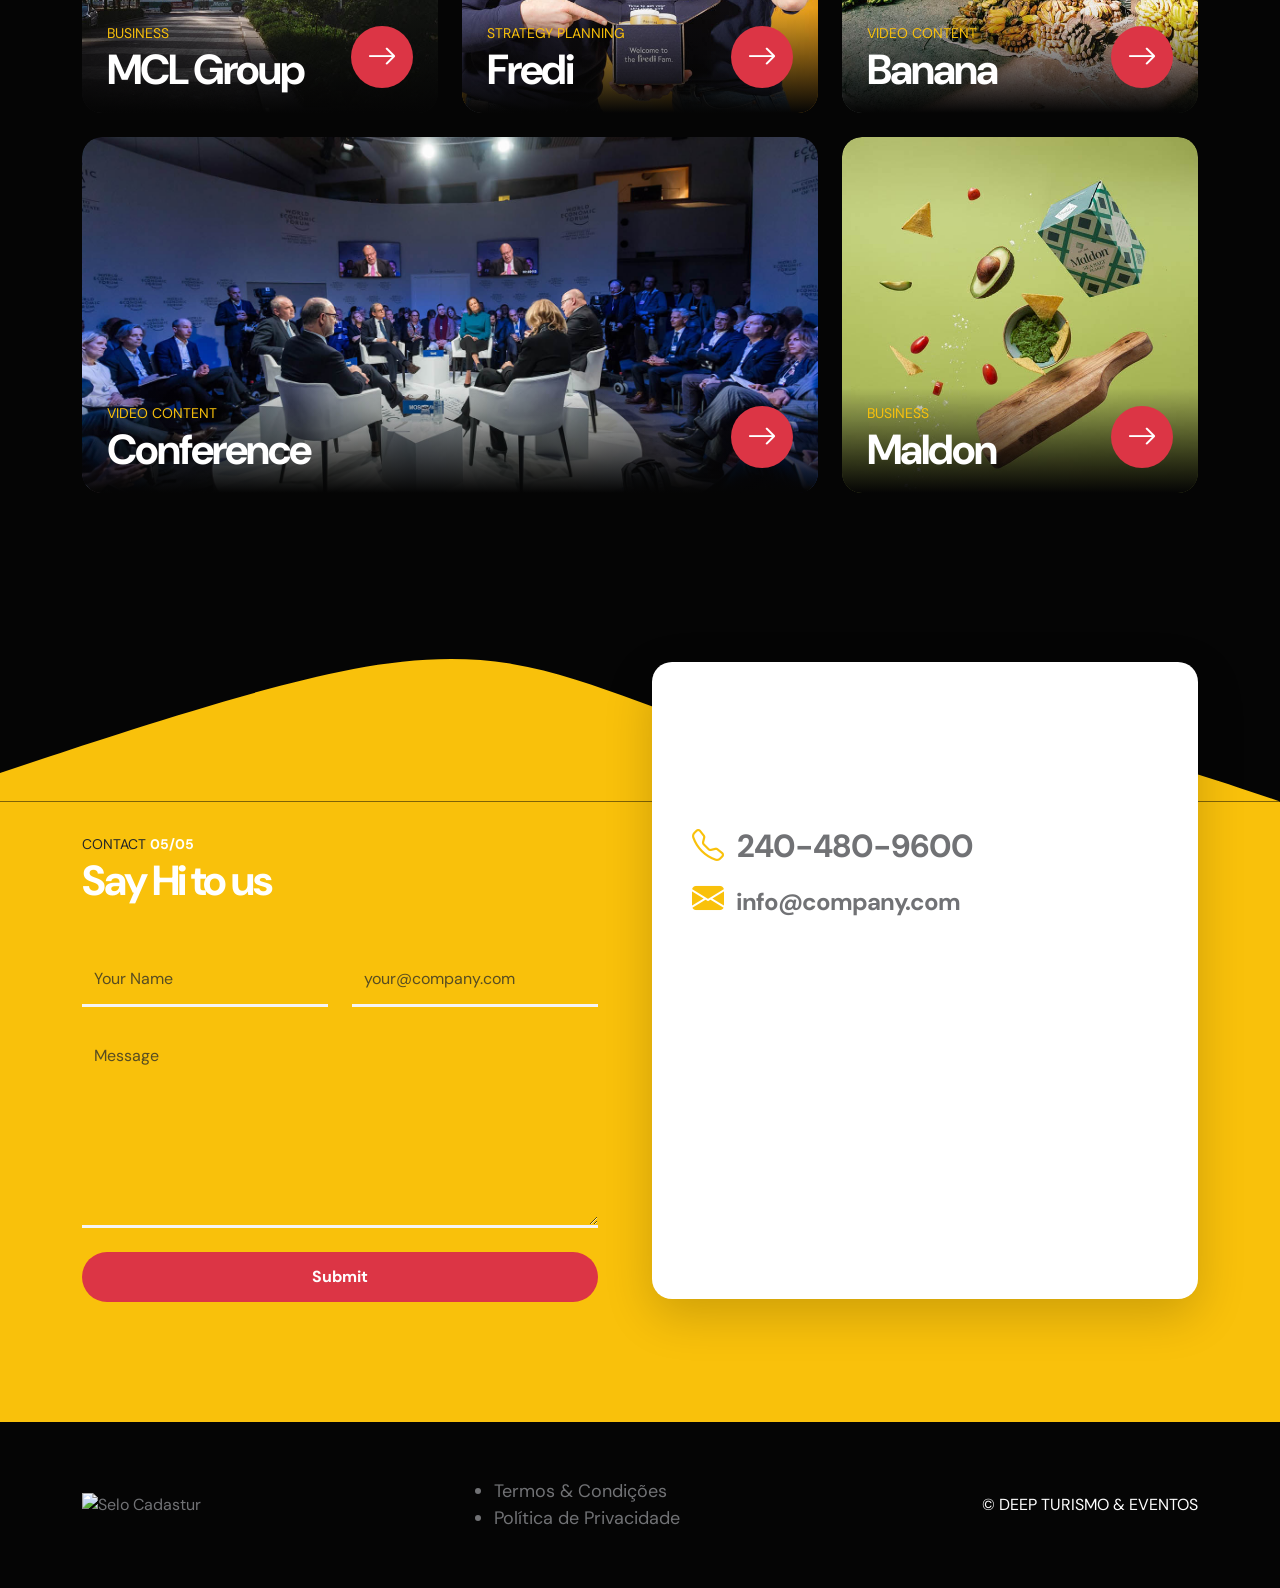
==== commit 1024e84d: "Update index.html" ====
--- a/index.html
+++ b/index.html
@@ -484,27 +484,29 @@
 
         <footer class="site-footer">
             <div class="container">
-                <div class="row">
+                <div class="row align-items-center justify-content-between text-center text-lg-start">
                         
-                    <div class="col-lg-6 col-12">
+                    <div class="col-lg-4 col-12 text-lg-start text-center mt-3 mt-lg-0">
                         <div class="site-footer-wrap d-flex align-items-center">
-                            <p class="copyright-text mb-0 me-4">Copyright © 2036 Waso Strategy Co., Ltd.</p>
-
-                            <ul class="social-icon">
-                                <li><a href="https://facebook.com/tooplate" class="social-icon-link bi-facebook"></a></li>
-
-                                <li><a href="https://pinterest.com/tooplate" class="social-icon-link bi-pinterest"></a></li>
-    
-                                <li><a href="https://twitter.com/minthu" class="social-icon-link bi-twitter"></a></li>
-    
-                                <li><a href="https://www.youtube.com/tooplate" class="social-icon-link bi-youtube"></a></li>
-                            </ul>
-                            
-                        </div>
-                    </div>
+                            <a href="https://cadastur.turismo.gov.br/" target="_blank" rel="noopener noreferrer">
+                                <img src="images/selo-cadastur.svg" alt="Selo Cadastur" style="width: 100px; height: auto;">
+                            </a>
+                        </div>
+                    </div>
+
+                    <div class="col-lg-4 col-12 mt-3">
+                        <ul class="site-footer-links">
+                            <li class="site-footer-link-item">
+                                <a href="#" class="site-footer-link">Termos & Condições</a>
+                            </li>
+                            <li class="site-footer-link-item">
+                                <a href="#" class="site-footer-link">Política de Privacidade</a>
+                            </li>
+                        </ul>
+                    </div>            
                     
-                    <div class="col-lg-6 col-12">
-                    	<p class="copyright-text mb-0 me-4">Waso HTML Template is designed by <a href="https://www.tooplate.com/" target="_blank">Tooplate</a></p>
+                    <div class="col-lg-4 col-12 mt-3 text-lg-end text-center">
+                    	<p class="copyright-text">© DEEP TURISMO & EVENTOS</p>
                     </div>
 
                 </div>
@@ -528,3 +530,4 @@
 
 
 
+
--- a/css/tooplate-waso-strategy.css
+++ b/css/tooplate-waso-strategy.css
@@ -6,7 +6,7 @@
   --primary-color:                #f9c10b;
   --secondary-color:              #dc3545;
   --section-bg-color:             #f5f5f5;
-  --dark-color:                   #000000;
+  --dark-color:                   #050505;
   --p-color:                      #717275;
 
   --body-font-family:             'DM Sans', sans-serif;
@@ -27,7 +27,7 @@
 }
 
 body {
-    background: var(--white-color);
+    background: var(--dark-color);
     font-family: var(--body-font-family); 
 }
 
@@ -41,7 +41,7 @@
 h4,
 h5,
 h6 {
-  color: var(--dark-color);
+  color: var(--white-color);
 }
 
 h1,
@@ -705,7 +705,7 @@
   SITE FOOTER              
 -----------------------------------------*/
 .site-footer {
-  background: var(--primary-color);
+  background: var(--dark-color);
   padding-top: 40px;
   padding-bottom: 40px;
 }
@@ -734,7 +734,7 @@
   background: var(--white-color);
   border-radius: 20px;
   font-size: var(--copyright-text-font-size);
-  color: var(--dark-color);
+  color: var(--p-color);
   display: inline-block;
   vertical-align: top;
   margin: 2px;
@@ -745,7 +745,7 @@
 }
 
 .social-icon-link:hover {
-  color: var(--primary-color);
+  color: var(--dark-color);
 }
 
 
@@ -904,3 +904,9 @@
 
 
 
+
+
+
+
+
+
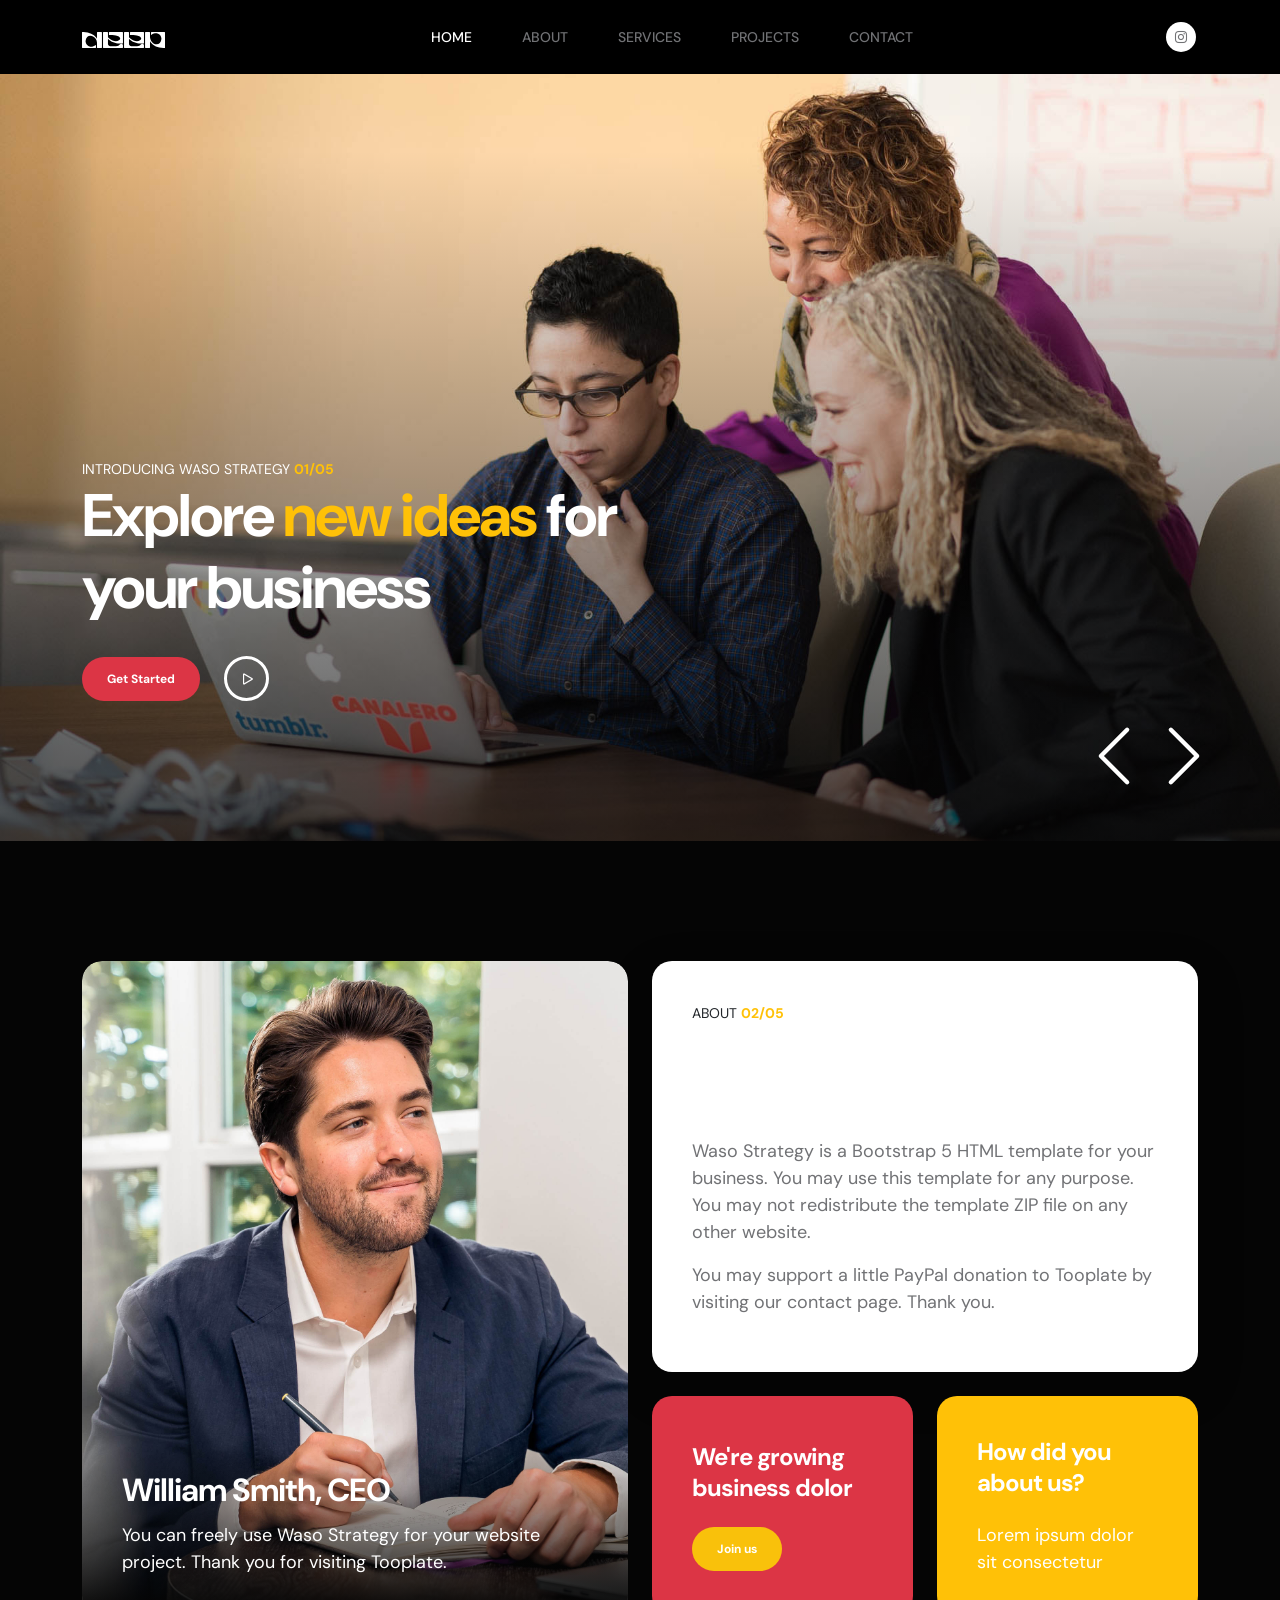
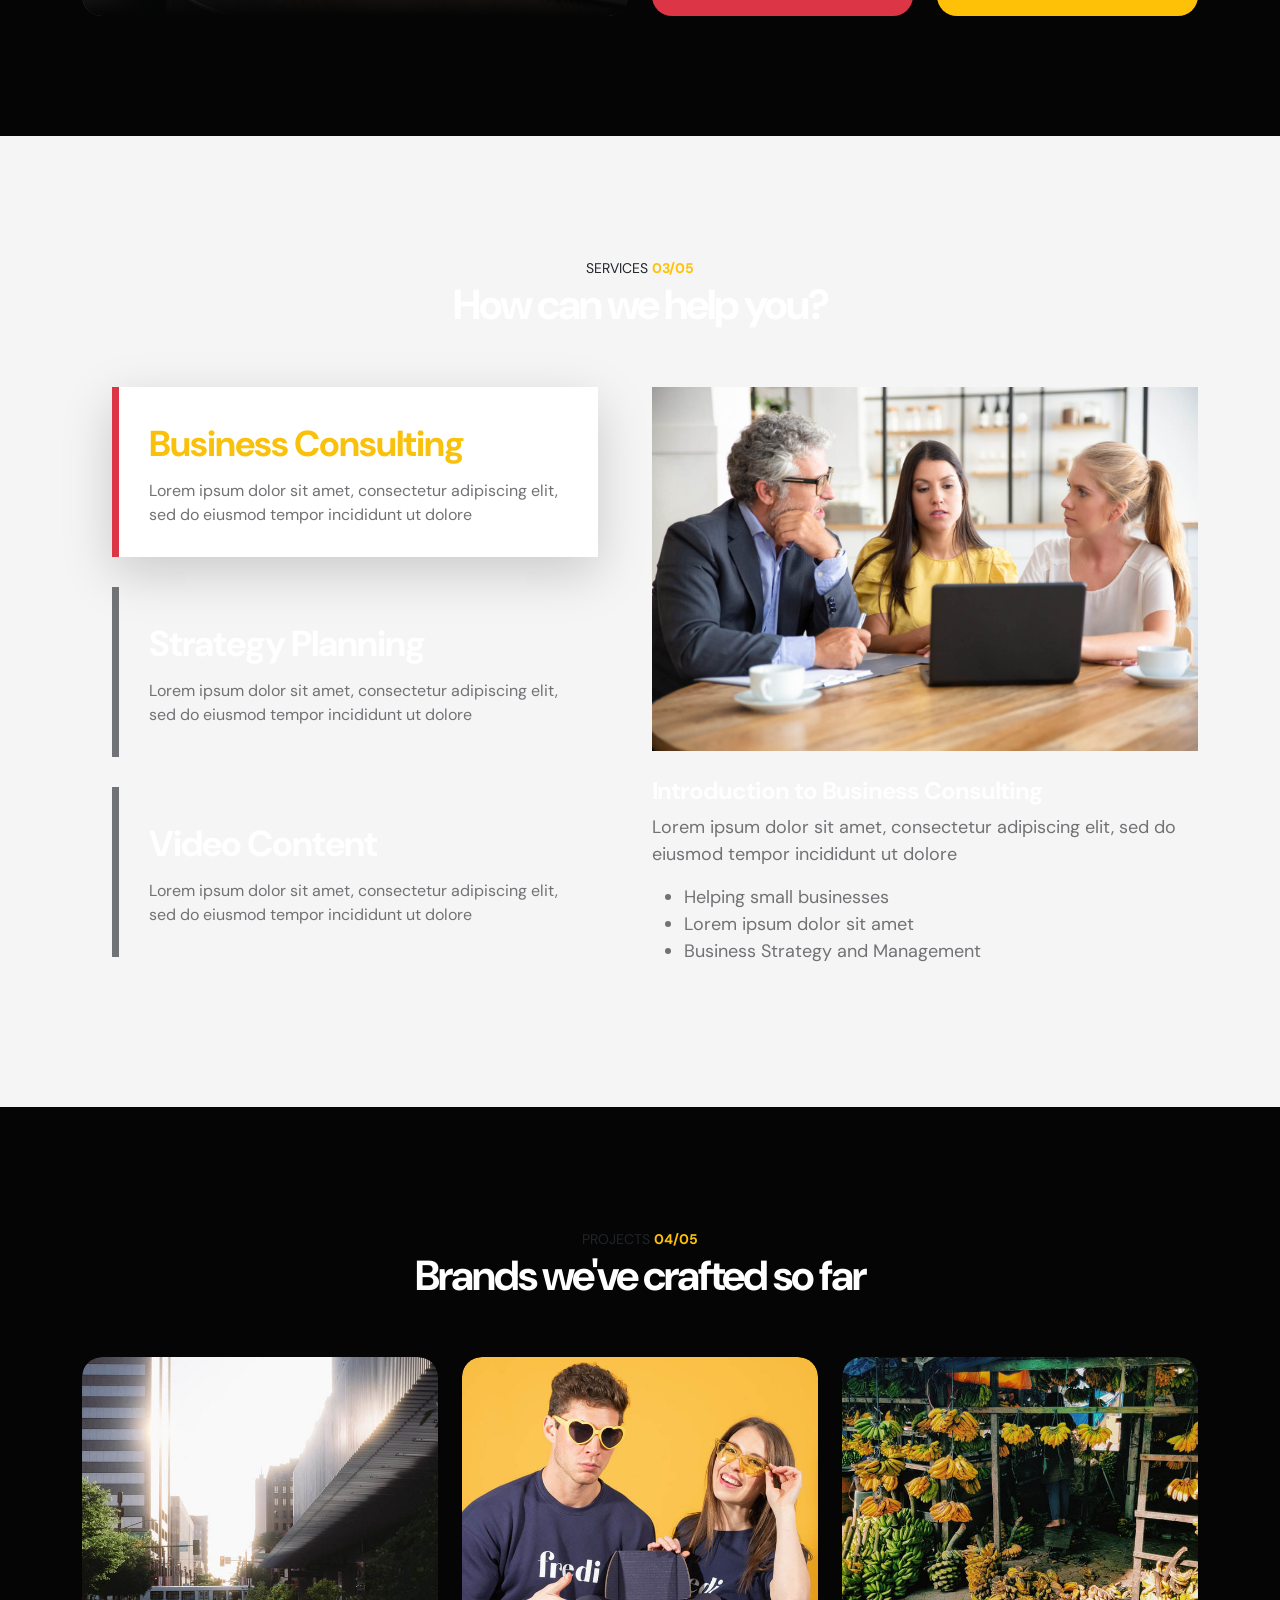
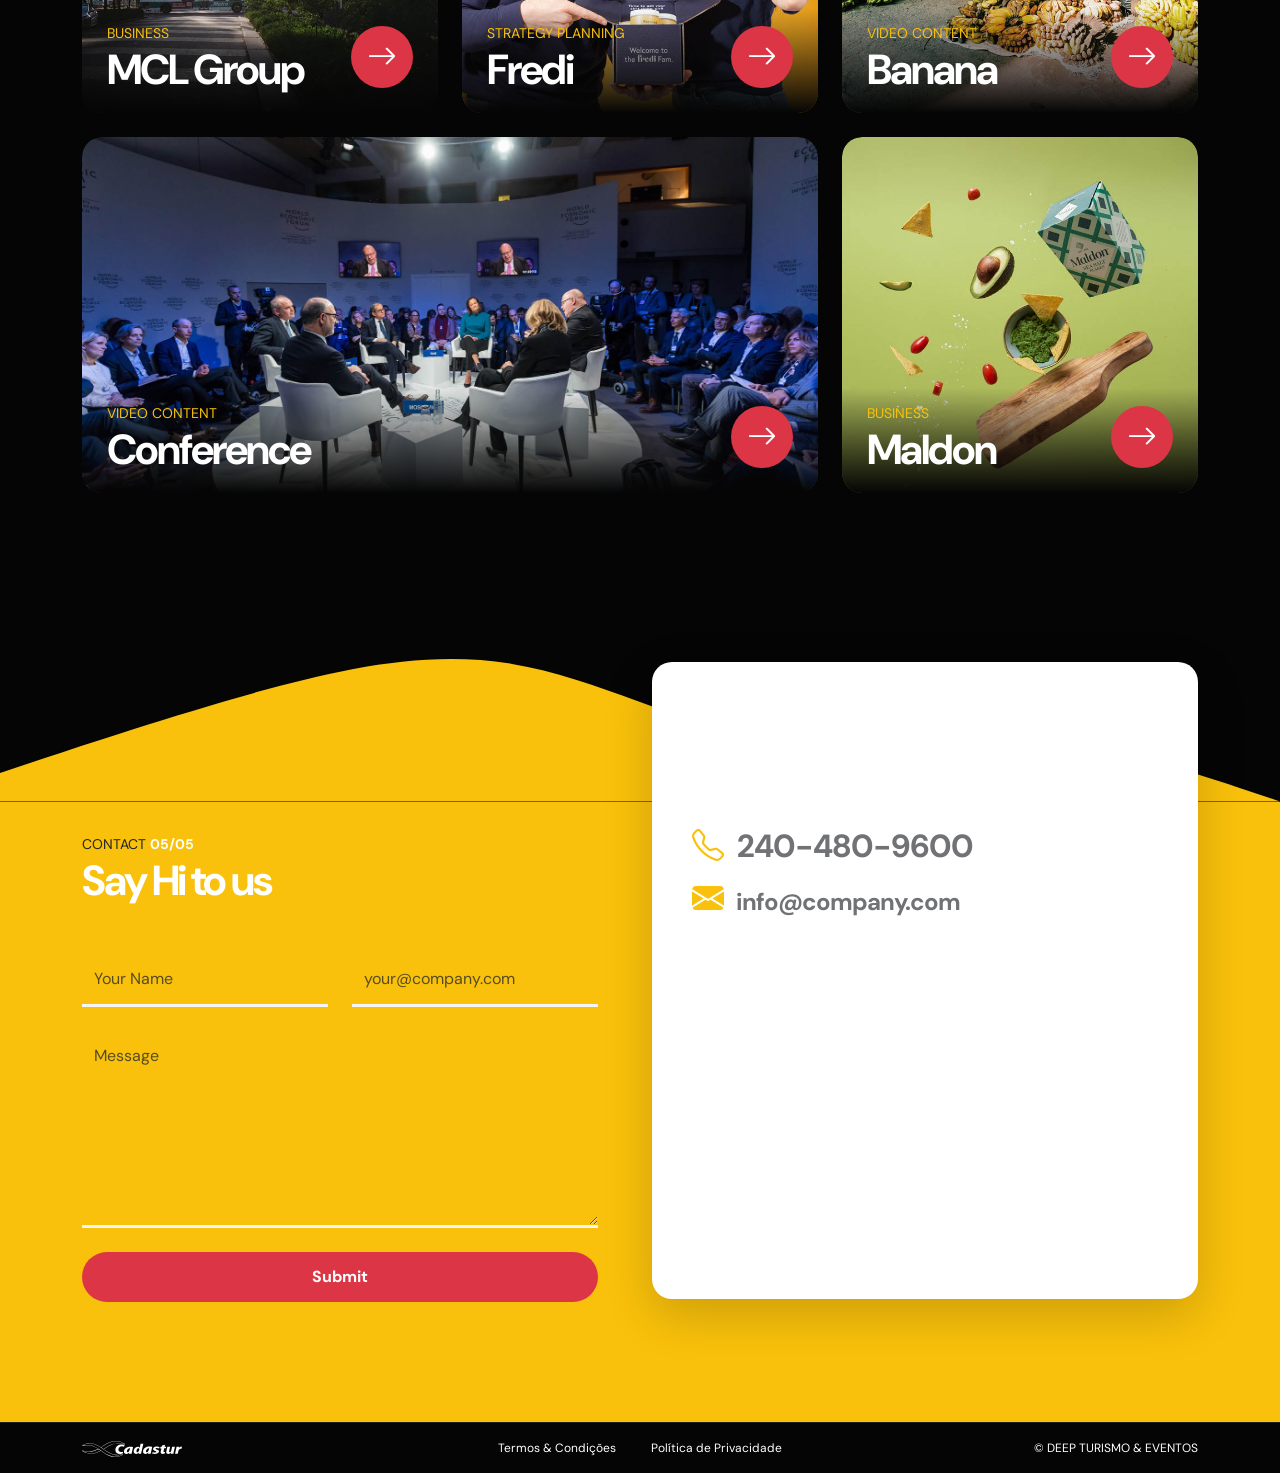
==== commit bc29fb1b: "Update index.html" ====
--- a/index.html
+++ b/index.html
@@ -487,7 +487,7 @@
                 <div class="row align-items-center justify-content-between text-center text-lg-start">
                         
                     <div class="col-lg-4 col-12 text-lg-start text-center mt-3 mt-lg-0">
-                        <div class="site-footer-wrap d-flex align-items-center">
+                        <div class="site-footer-wrap align-items-center">
                             <a href="https://cadastur.turismo.gov.br/" target="_blank" rel="noopener noreferrer">
                                 <img src="images/selo-cadastur.svg" alt="Selo Cadastur" style="width: 100px; height: auto;">
                             </a>
@@ -531,3 +531,4 @@
 
 
 
+
--- a/css/tooplate-waso-strategy.css
+++ b/css/tooplate-waso-strategy.css
@@ -19,7 +19,7 @@
   --h6-font-size:                 22px;
   --p-font-size:                  18px;
   --menu-font-size:               14px;
-  --copyright-text-font-size:     16px;
+  --copyright-text-font-size:     12px;
 
   --font-weight-normal:           400;
   --font-weight-medium:           500;
@@ -706,13 +706,32 @@
 -----------------------------------------*/
 .site-footer {
   background: var(--dark-color);
-  padding-top: 40px;
-  padding-bottom: 40px;
+  border-top: 1px solid rgb(255 255 255 / 10%);
 }
 
 .site-footer .copyright-text {
   color: var(--white-color);
   font-size: var(--copyright-text-font-size);
+}
+
+.site-footer-link,
+.copyright-text {
+  color: var(--white-color);
+}
+
+.site-footer-links {
+  padding-left: 0;
+  display: flex;
+  align-items: center;
+  justify-content: space-evenly;
+  flex-wrap: nowrap;
+  flex-direction: row;
+}
+
+.site-footer-link-item {
+  list-style: none;
+  font-size: 12px;
+  display: inline-block;
 }
 
 
@@ -910,3 +929,7 @@
 
 
 
+
+
+
+
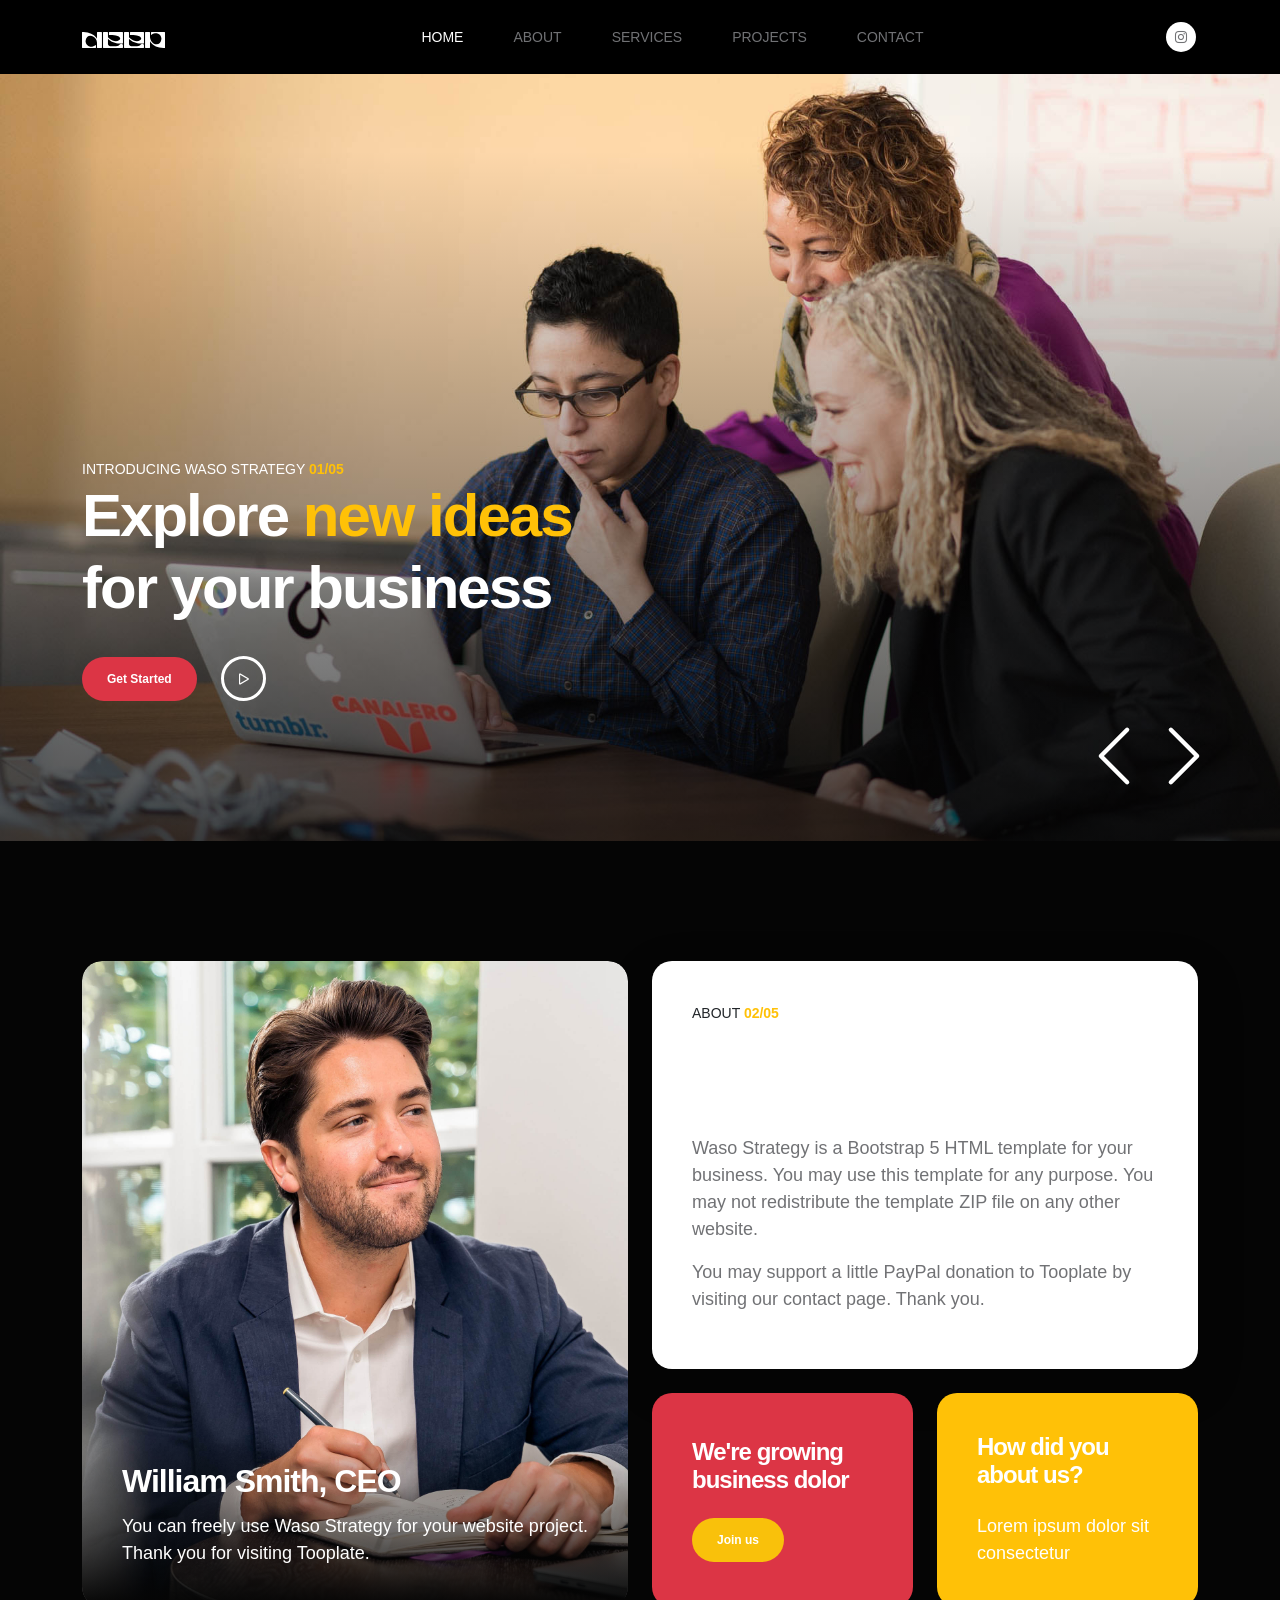
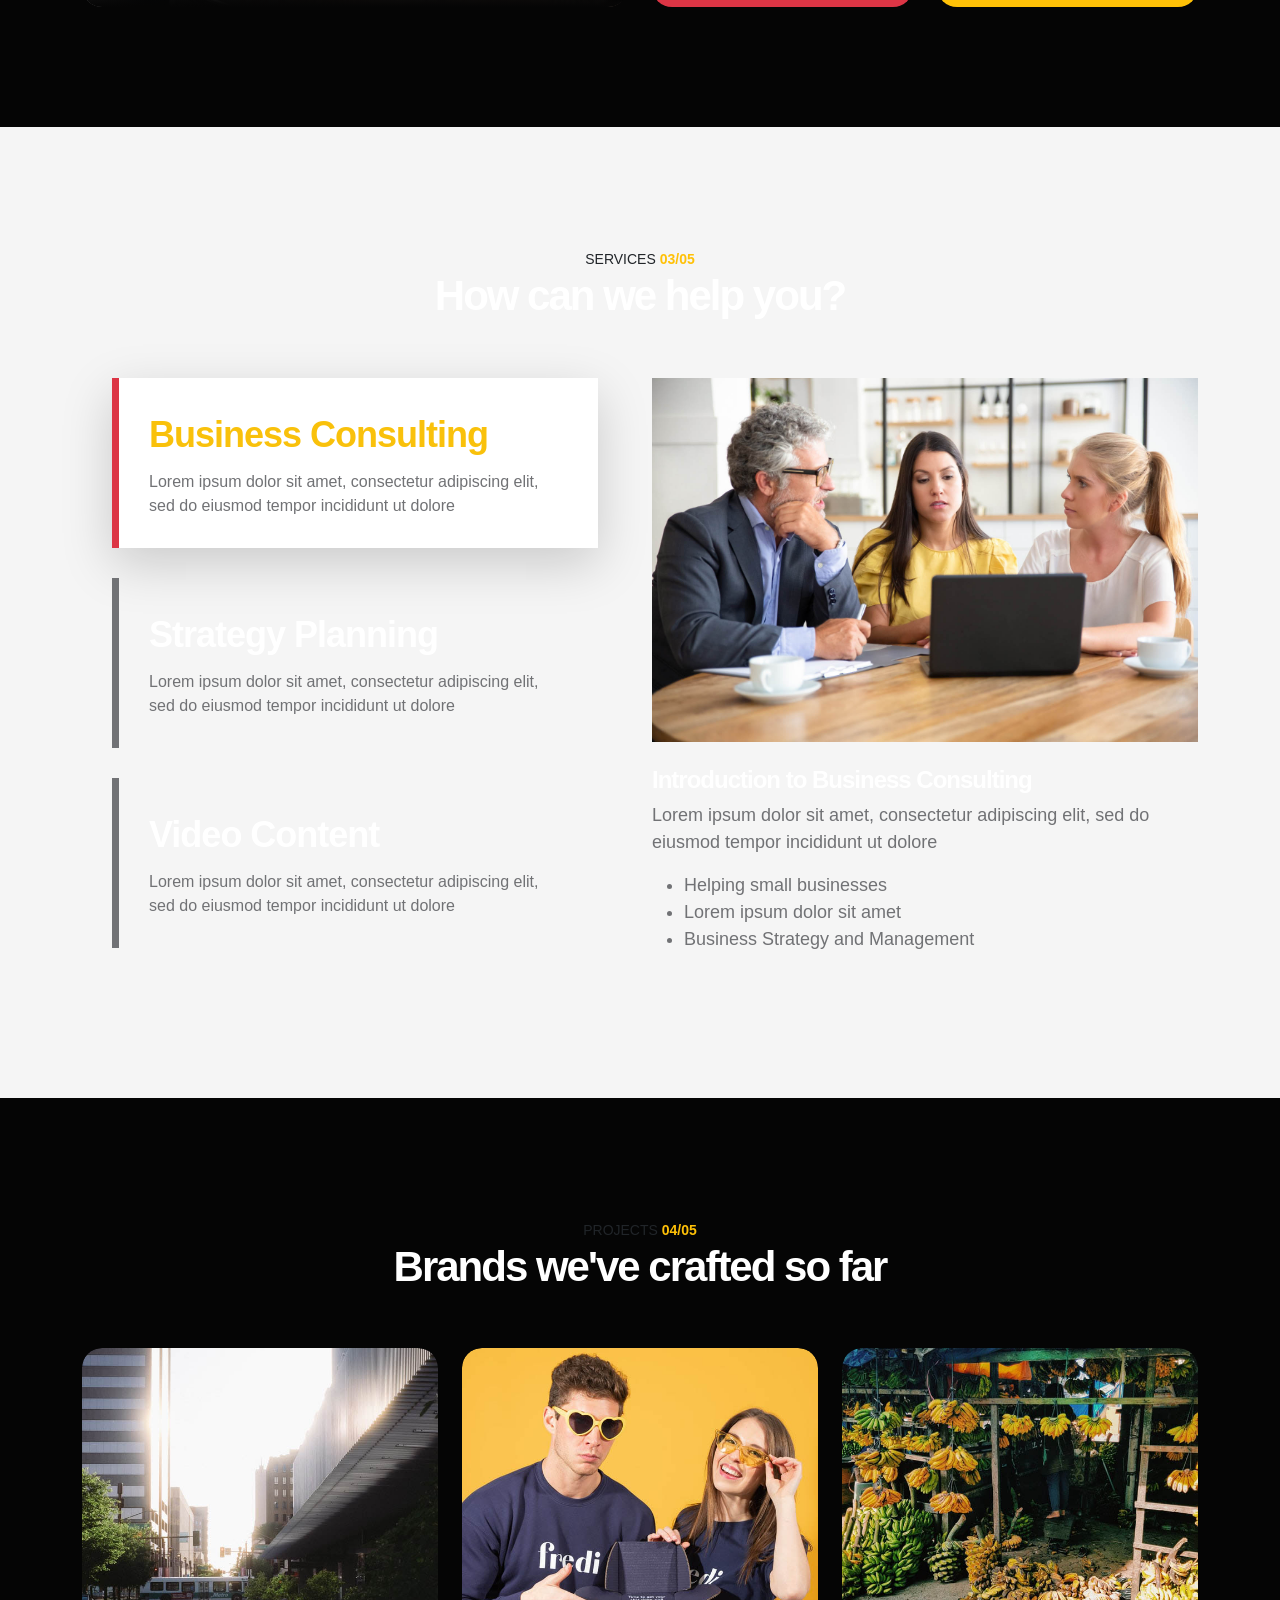
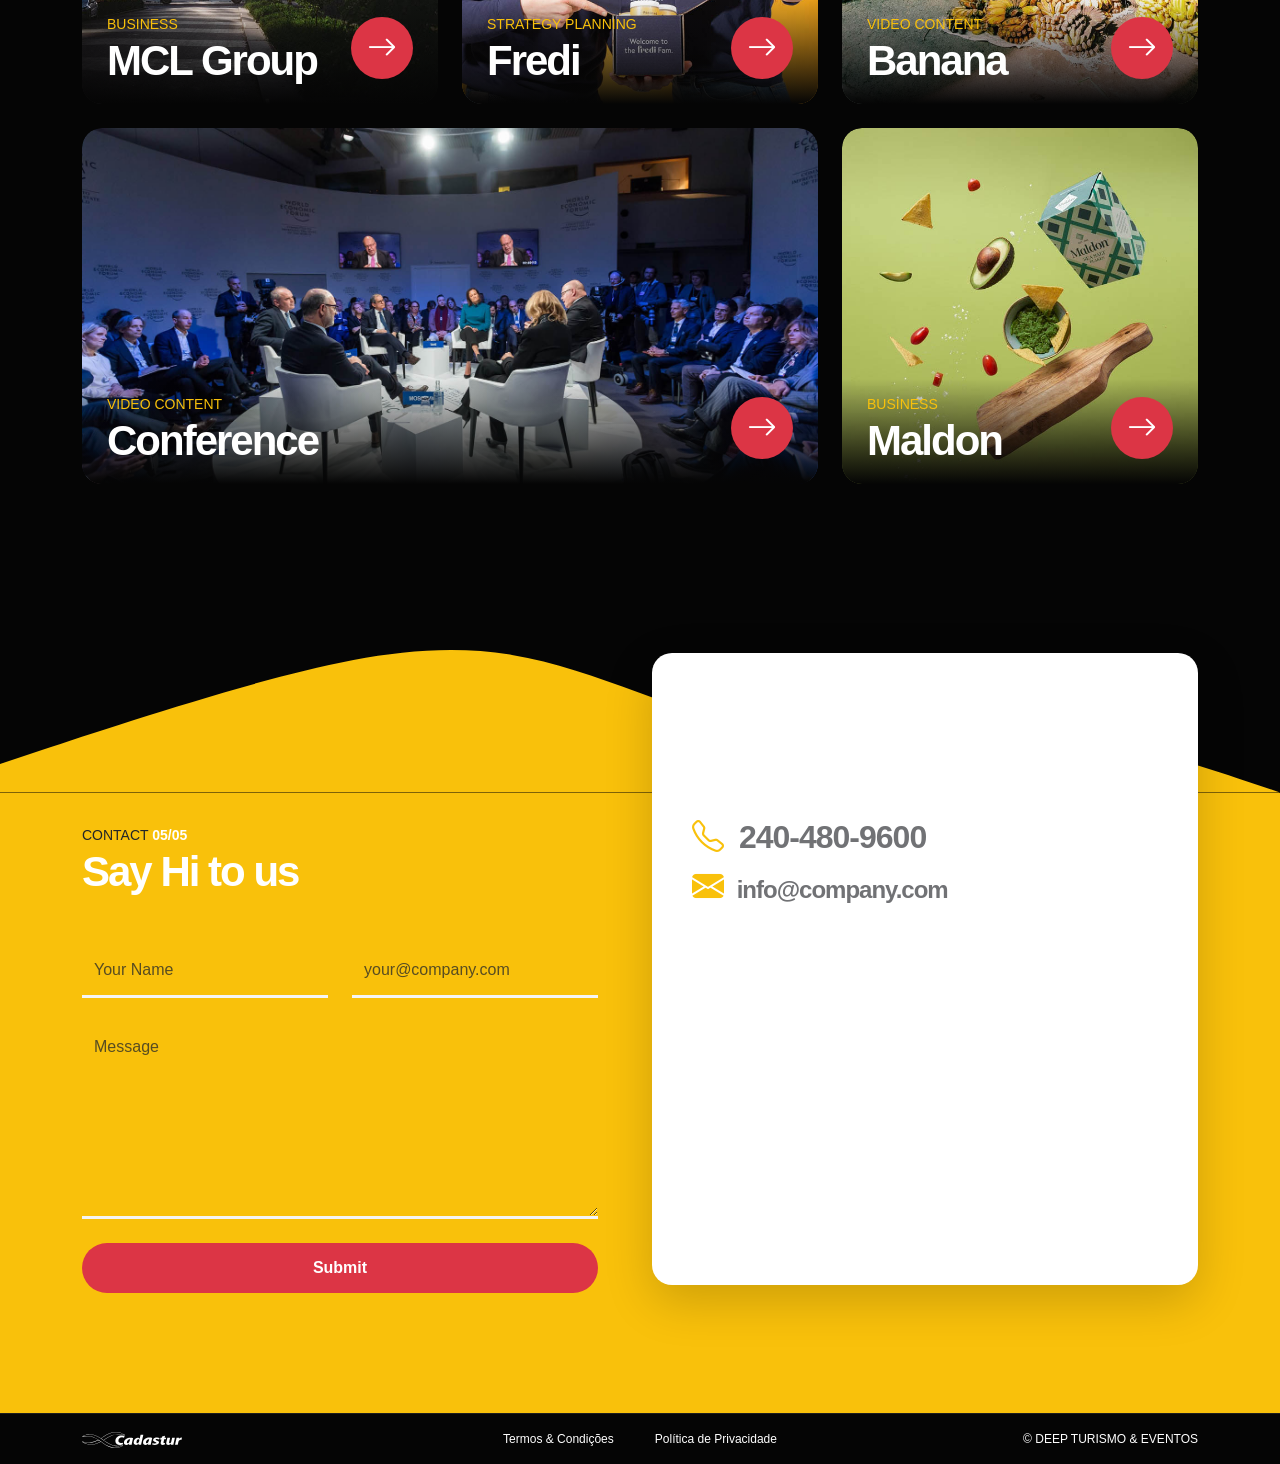
==== commit f4ba0233: "Update index.html" ====
--- a/index.html
+++ b/index.html
@@ -14,8 +14,10 @@
         
         <link rel="preconnect" href="https://fonts.gstatic.com" crossorigin>
         
-        <link href="https://fonts.googleapis.com/css2?family=DM+Sans:wght@400;500;700&display=swap" rel="stylesheet">
-
+        <link rel="preconnect" href="https://fonts.googleapis.com">
+        <link rel="preconnect" href="https://fonts.gstatic.com" crossorigin>
+        <link href="https://fonts.googleapis.com/css2?family=Inter+Tight:ital,wght@0,100..900;1,100..900&display=swap" rel="stylesheet">
+        
         <link href="css/bootstrap.min.css" rel="stylesheet">
 
         <link href="css/bootstrap-icons.css" rel="stylesheet">
@@ -532,3 +534,4 @@
 
 
 
+
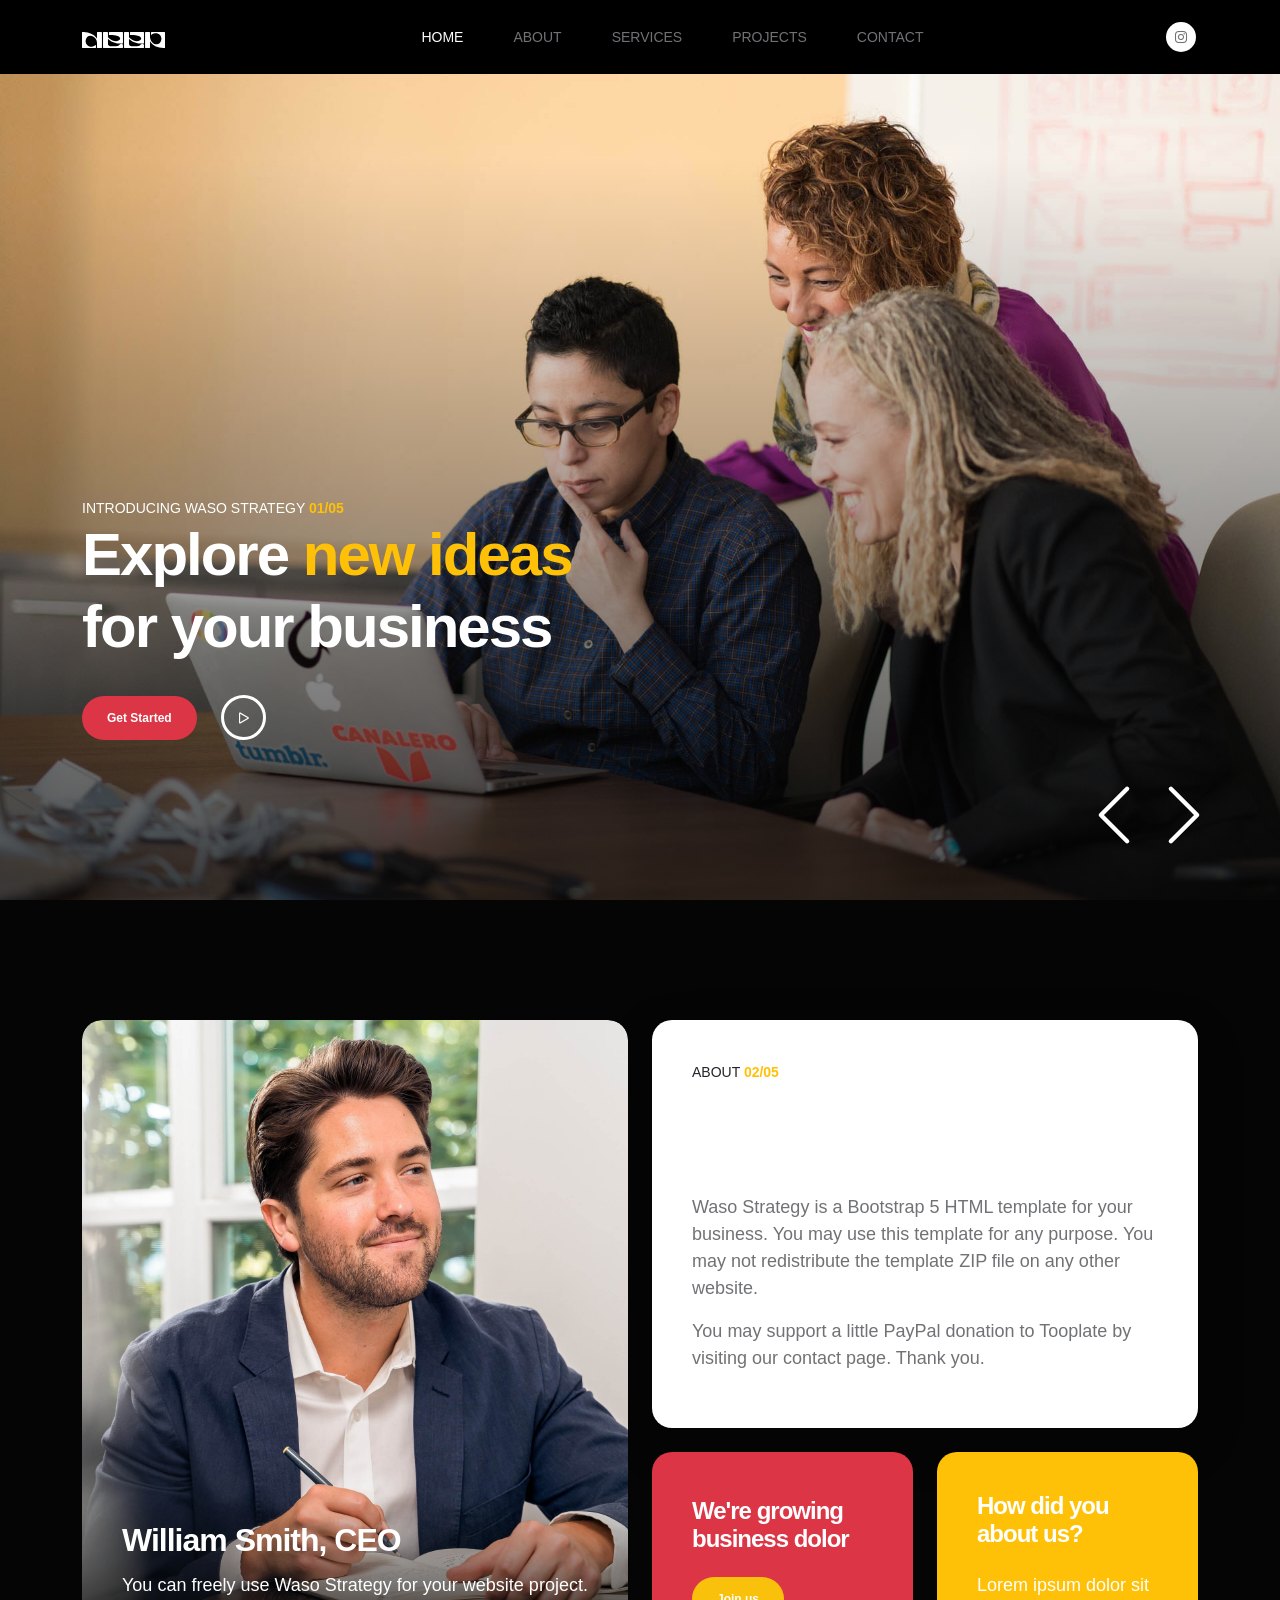
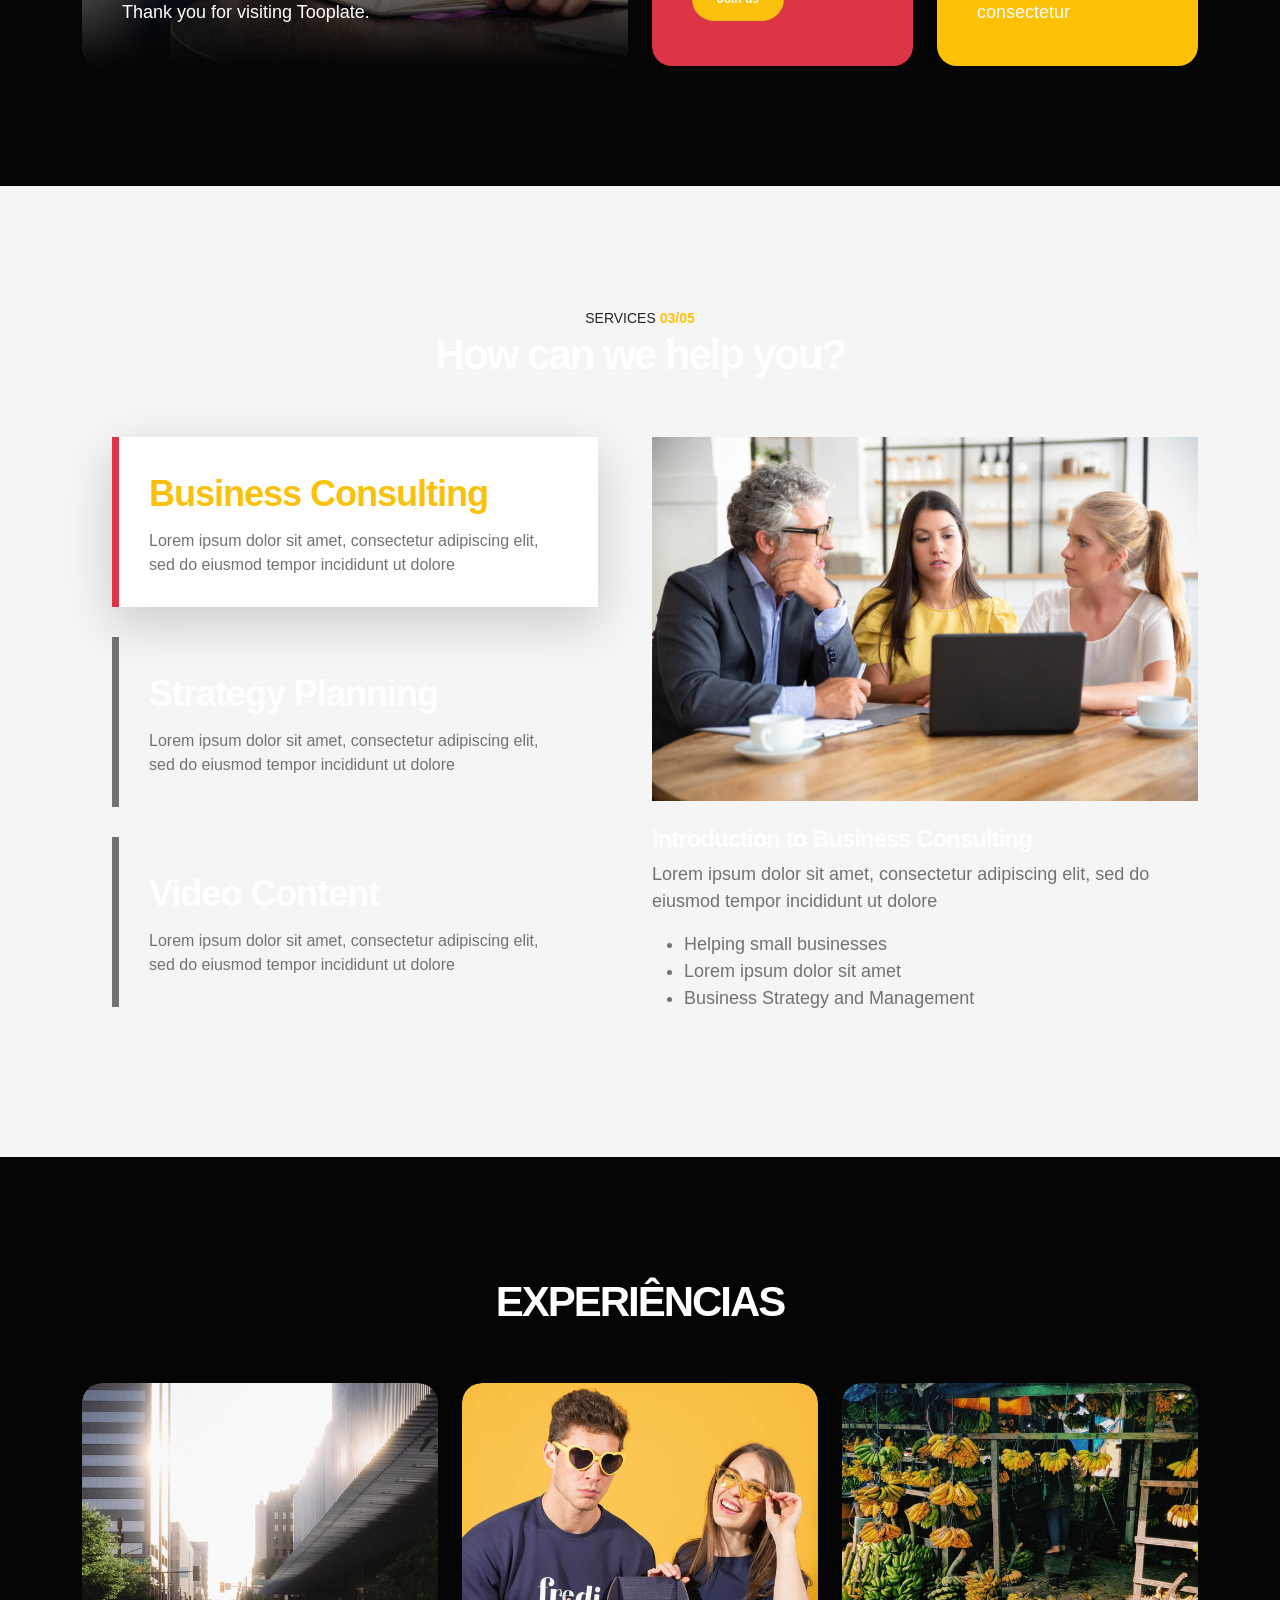
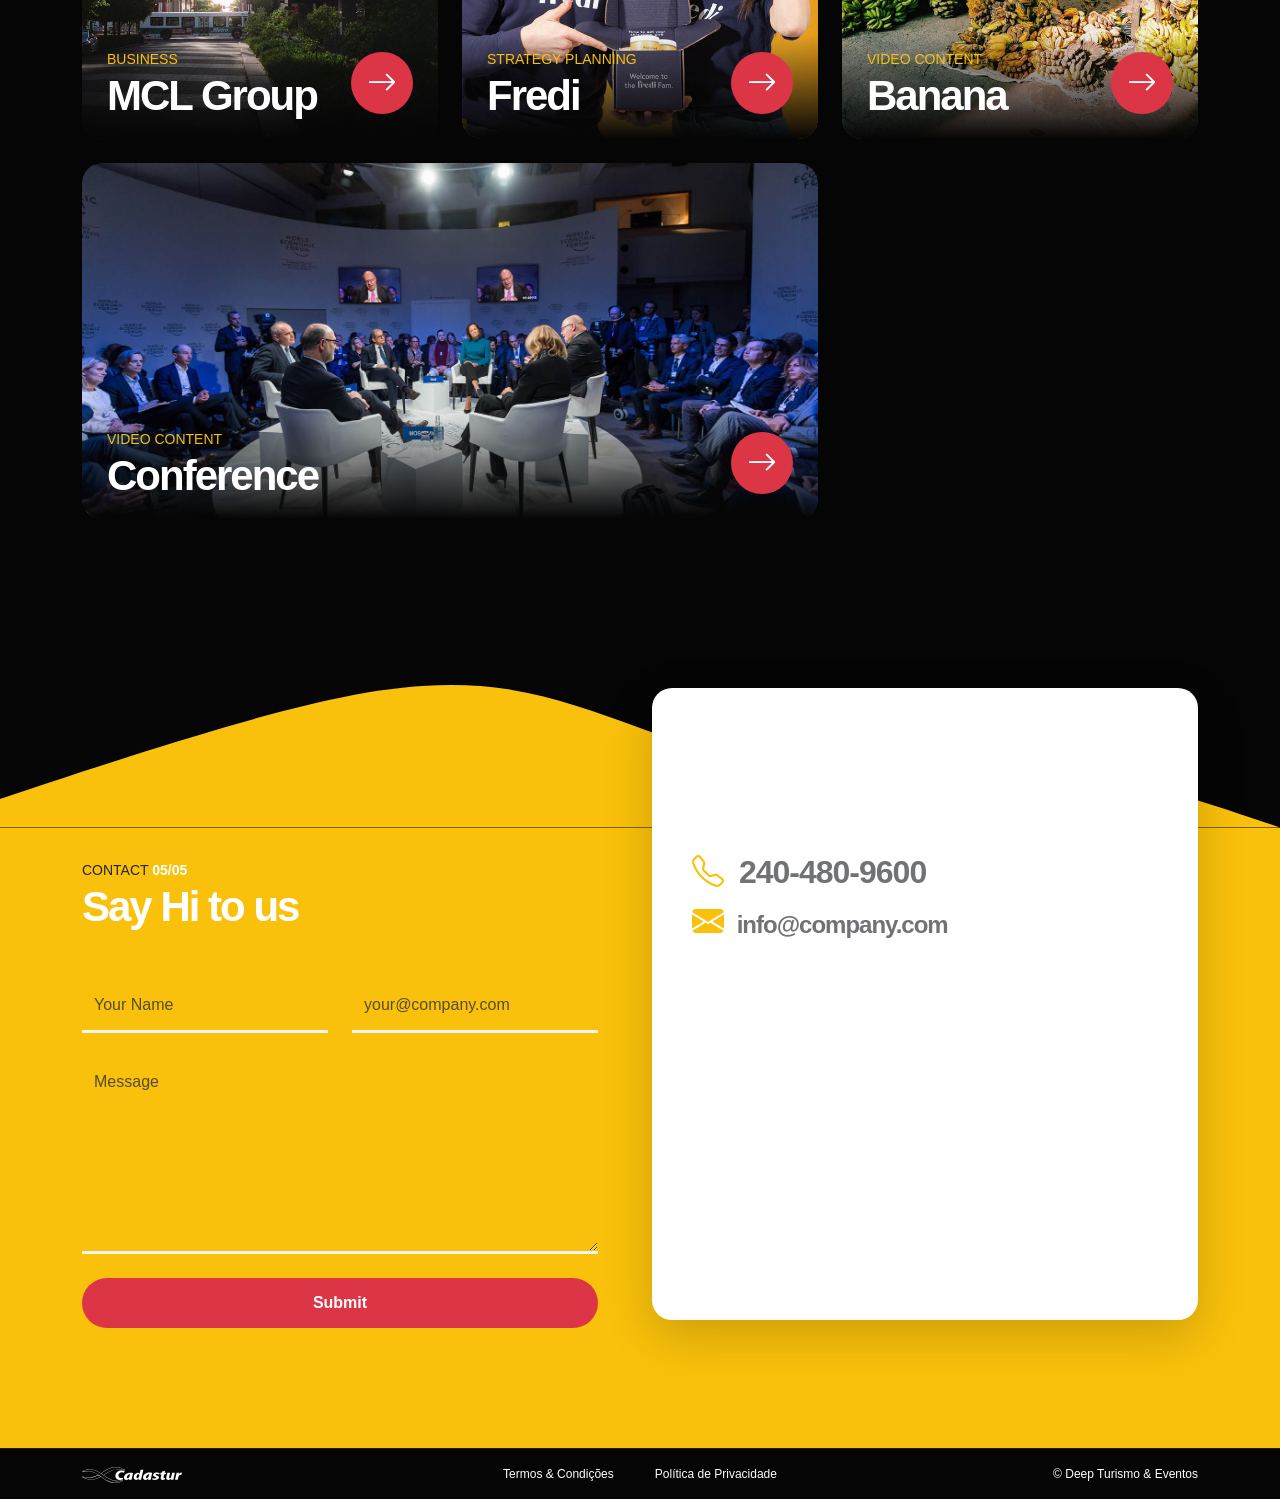
==== commit fac53b87: "Update index.html" ====
--- a/index.html
+++ b/index.html
@@ -297,9 +297,7 @@
                     <div class="row">
 
                         <div class="col-lg-10 col-12 text-center mx-auto mb-5">
-                            <small class="small-title">Projects <strong class="text-warning">04/05</strong></small>
-
-                            <h2>Brands we've crafted so far</h2>
+                            <h2>EXPERIÊNCIAS</h2>
                         </div>
 
                         <div class="col-lg-4 col-12">
@@ -378,28 +376,6 @@
                                             <small class="projects-small-title">Video Content</small>
 
                                             <h2 class="projects-title">Conference</h2>
-                                        </div>
-
-                                        <div class="projects-btn-wrap mt-4">
-                                            <span class="custom-btn btn" href="project-detail.html">
-                                                <i class="bi-arrow-right"></i>
-                                            </span>
-                                        </div>
-                                    </div>
-                                </a>
-                            </div>
-                        </div>
-
-                        <div class="col-lg-4 col-12">
-                            <div class="projects-thumb projects-thumb-small">
-                                <a href="project-detail.html">
-                                    <img src="images/projects/tangerine-newt-AKH4OVEmILc-unsplash.jpg" class="img-fluid projects-image" alt="">
-                                    
-                                    <div class="projects-info">
-                                        <div class="projects-title-wrap">
-                                            <small class="projects-small-title">Business</small>
-
-                                            <h2 class="projects-title">Maldon</h2>
                                         </div>
 
                                         <div class="projects-btn-wrap mt-4">
@@ -508,7 +484,7 @@
                     </div>            
                     
                     <div class="col-lg-4 col-12 mt-3 text-lg-end text-center">
-                    	<p class="copyright-text">© DEEP TURISMO & EVENTOS</p>
+                    	<p class="copyright-text">© Deep Turismo & Eventos</p>
                     </div>
 
                 </div>
@@ -535,3 +511,4 @@
 
 
 
+
--- a/css/tooplate-waso-strategy.css
+++ b/css/tooplate-waso-strategy.css
@@ -9,7 +9,7 @@
   --dark-color:                   #050505;
   --p-color:                      #717275;
 
-  --body-font-family:             'DM Sans', sans-serif;
+  --body-font-family:             "Inter Tight", sans-serif;
 
   --h1-font-size:                 60px;
   --h2-font-size:                 42px;
@@ -368,7 +368,7 @@
 -----------------------------------------*/
 .hero {
   position: relative;
-  height: calc(100vh - 133px);
+  height: calc(100vh - 74px);
 }
 
 .section-hero {
@@ -933,3 +933,5 @@
 
 
 
+
+
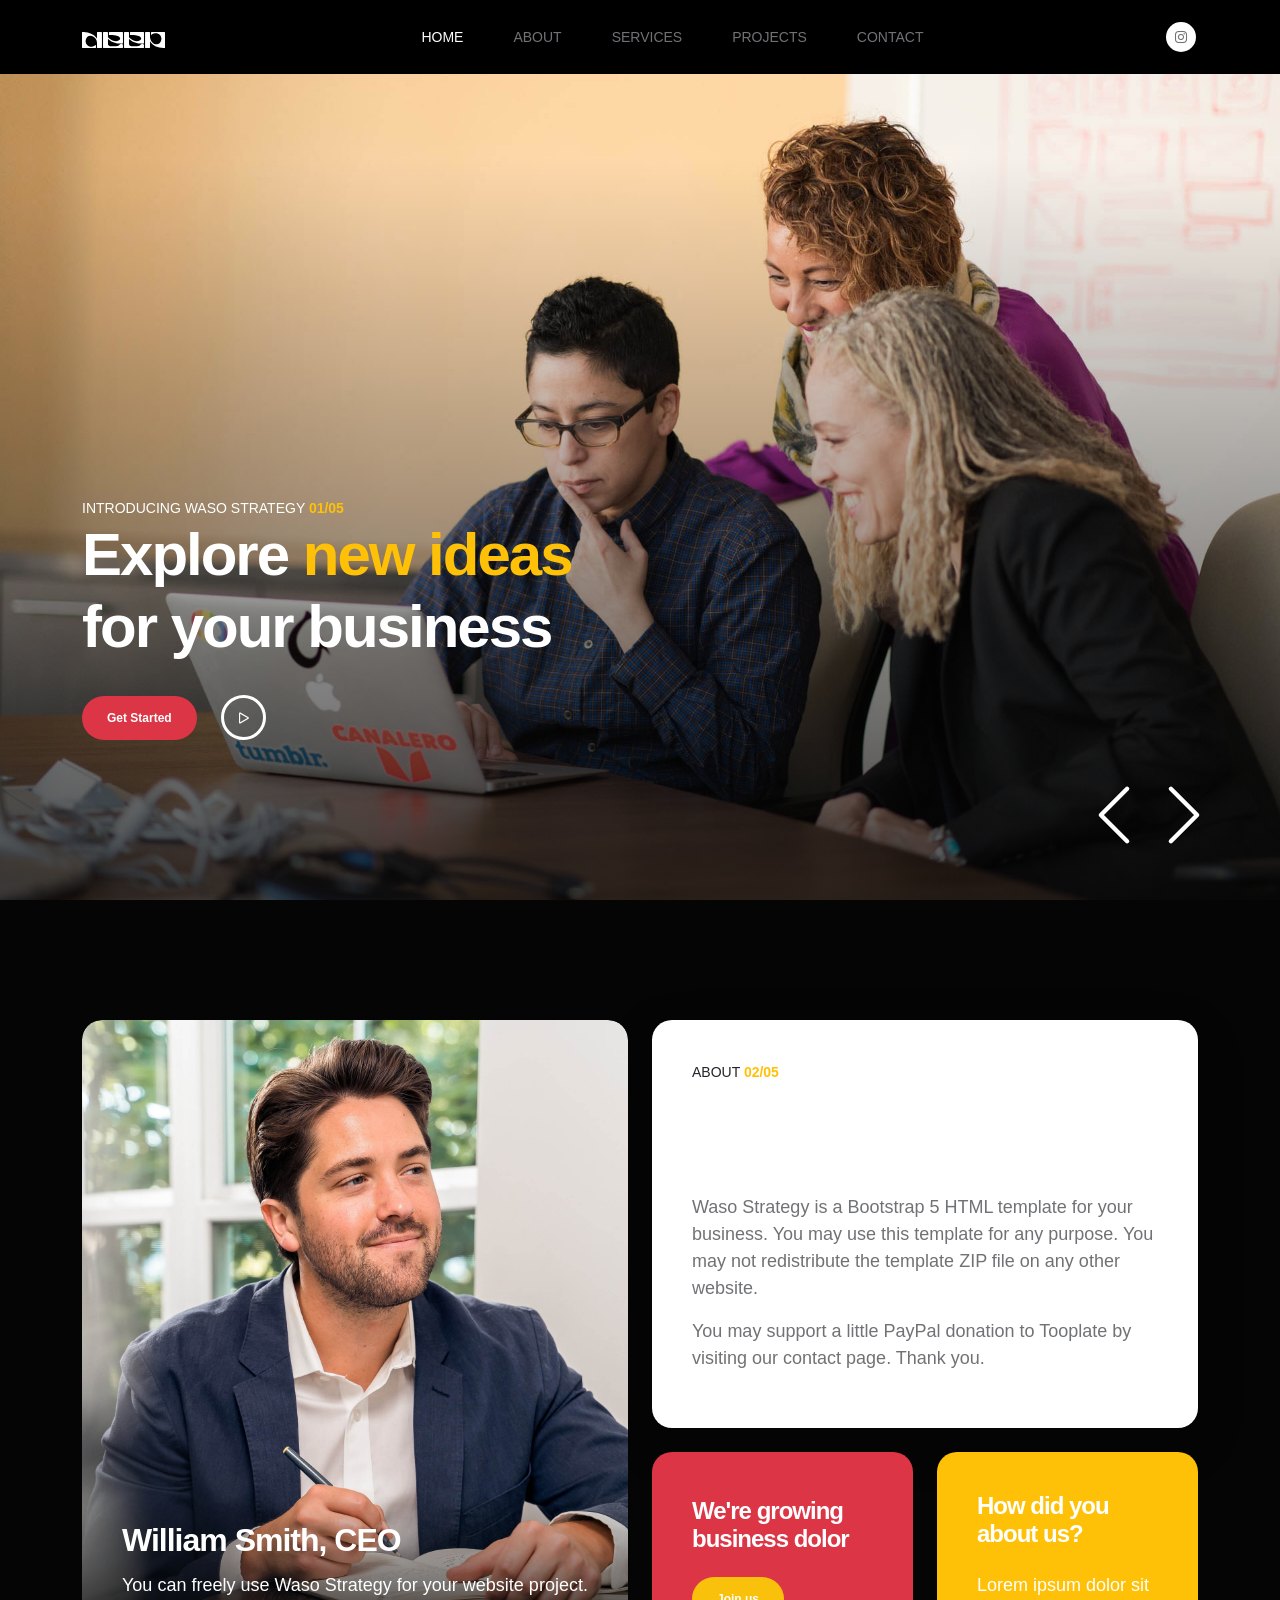
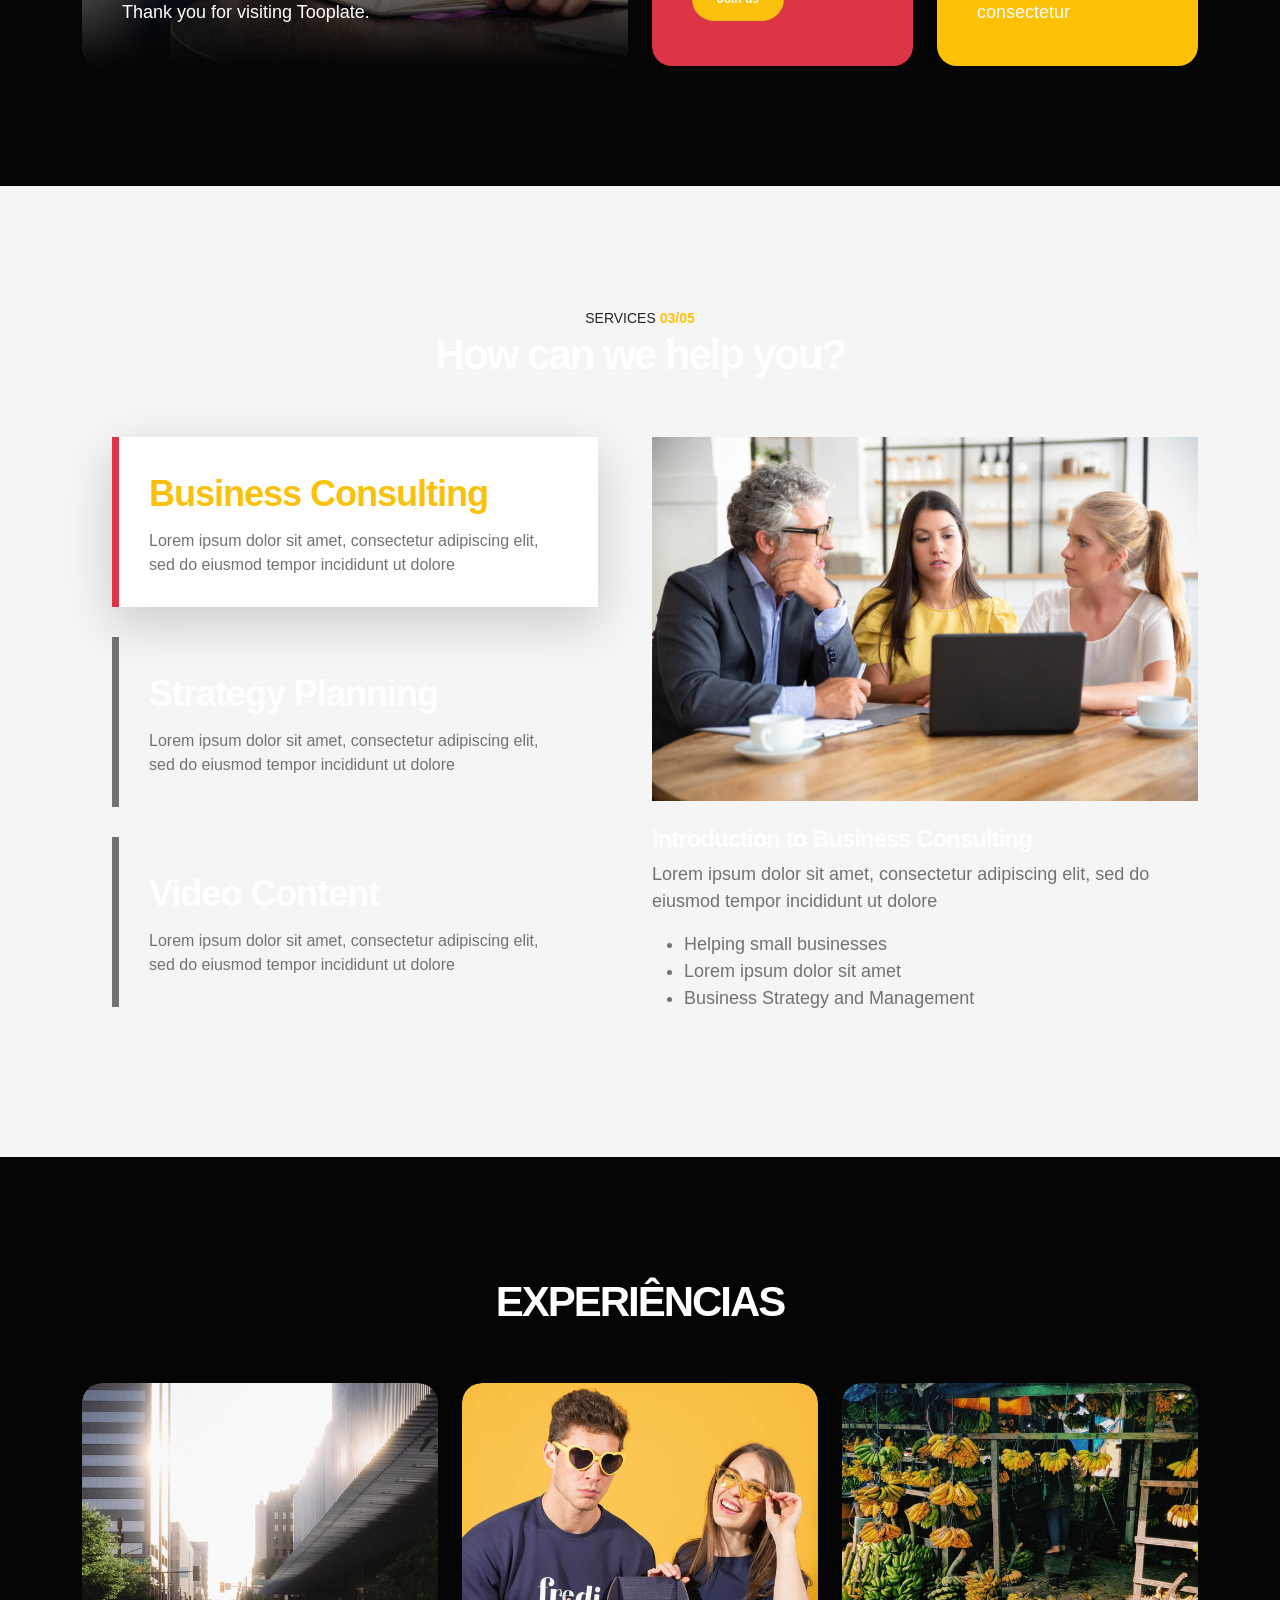
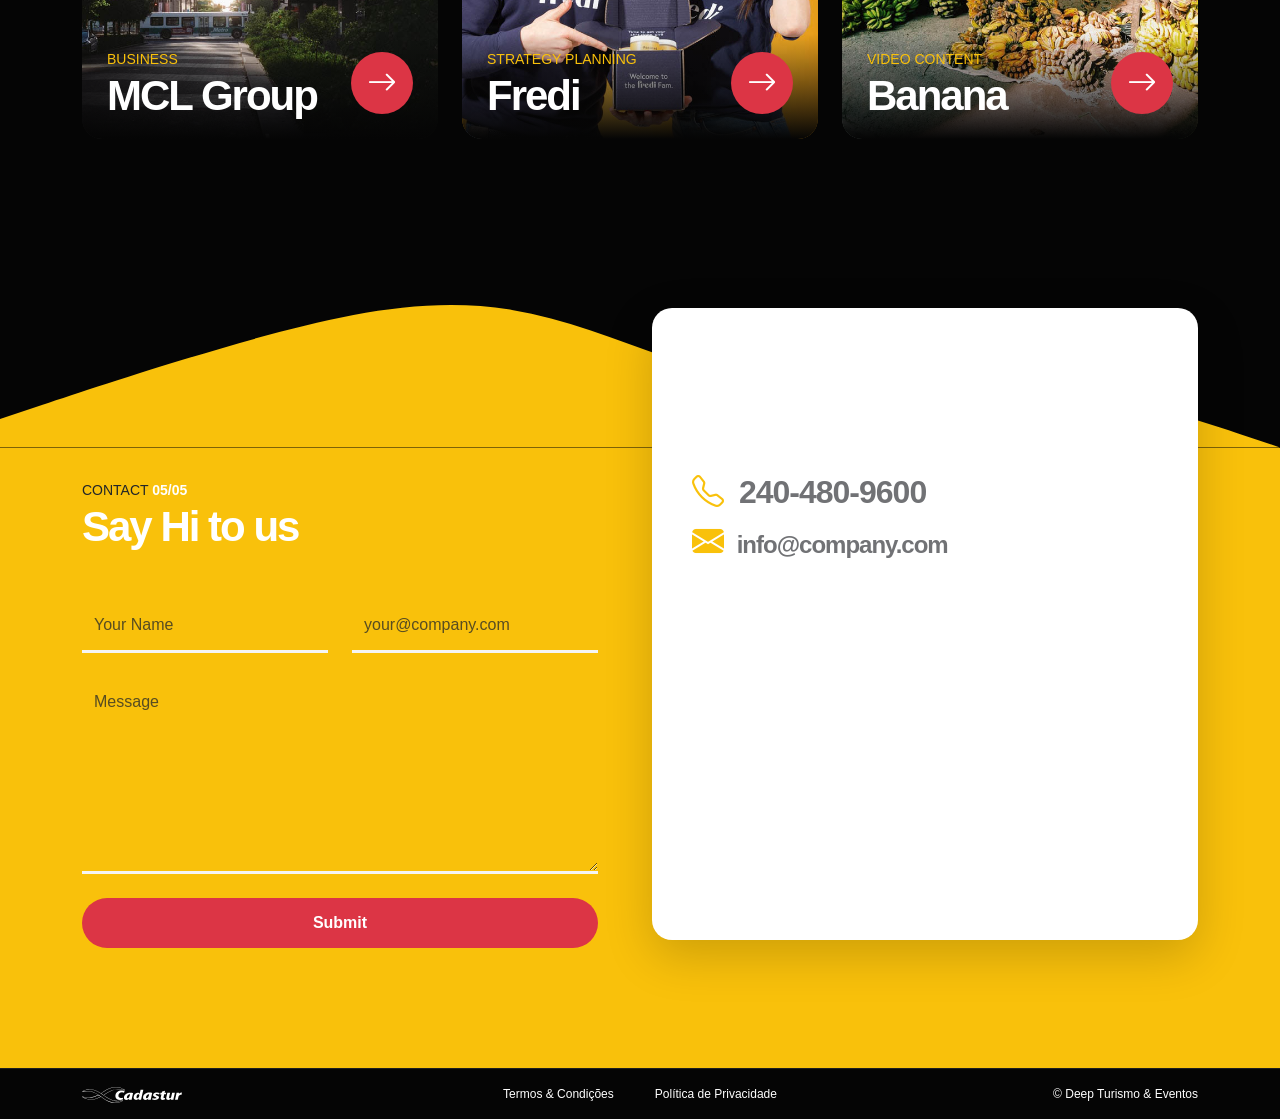
==== commit e9fccbba: "Update index.html" ====
--- a/index.html
+++ b/index.html
@@ -365,29 +365,7 @@
                                 </a>
                             </div>
                         </div>
-
-                        <div class="col-lg-8 col-12">
-                            <div class="projects-thumb projects-thumb-large">
-                                <a href="project-detail.html">
-                                    <img src="images/projects/evangeline-shaw-nwLTVwb7DbU-unsplash.jpg" class="img-fluid projects-image" alt="">
-                                    
-                                    <div class="projects-info">
-                                        <div class="projects-title-wrap">
-                                            <small class="projects-small-title">Video Content</small>
-
-                                            <h2 class="projects-title">Conference</h2>
-                                        </div>
-
-                                        <div class="projects-btn-wrap mt-4">
-                                            <span class="custom-btn btn" href="project-detail.html">
-                                                <i class="bi-arrow-right"></i>
-                                            </span>
-                                        </div>
-                                    </div>
-                                </a>
-                            </div>
-                        </div>
-
+                        
                     </div>
                 </div>
             </section>
@@ -512,3 +490,4 @@
 
 
 
+
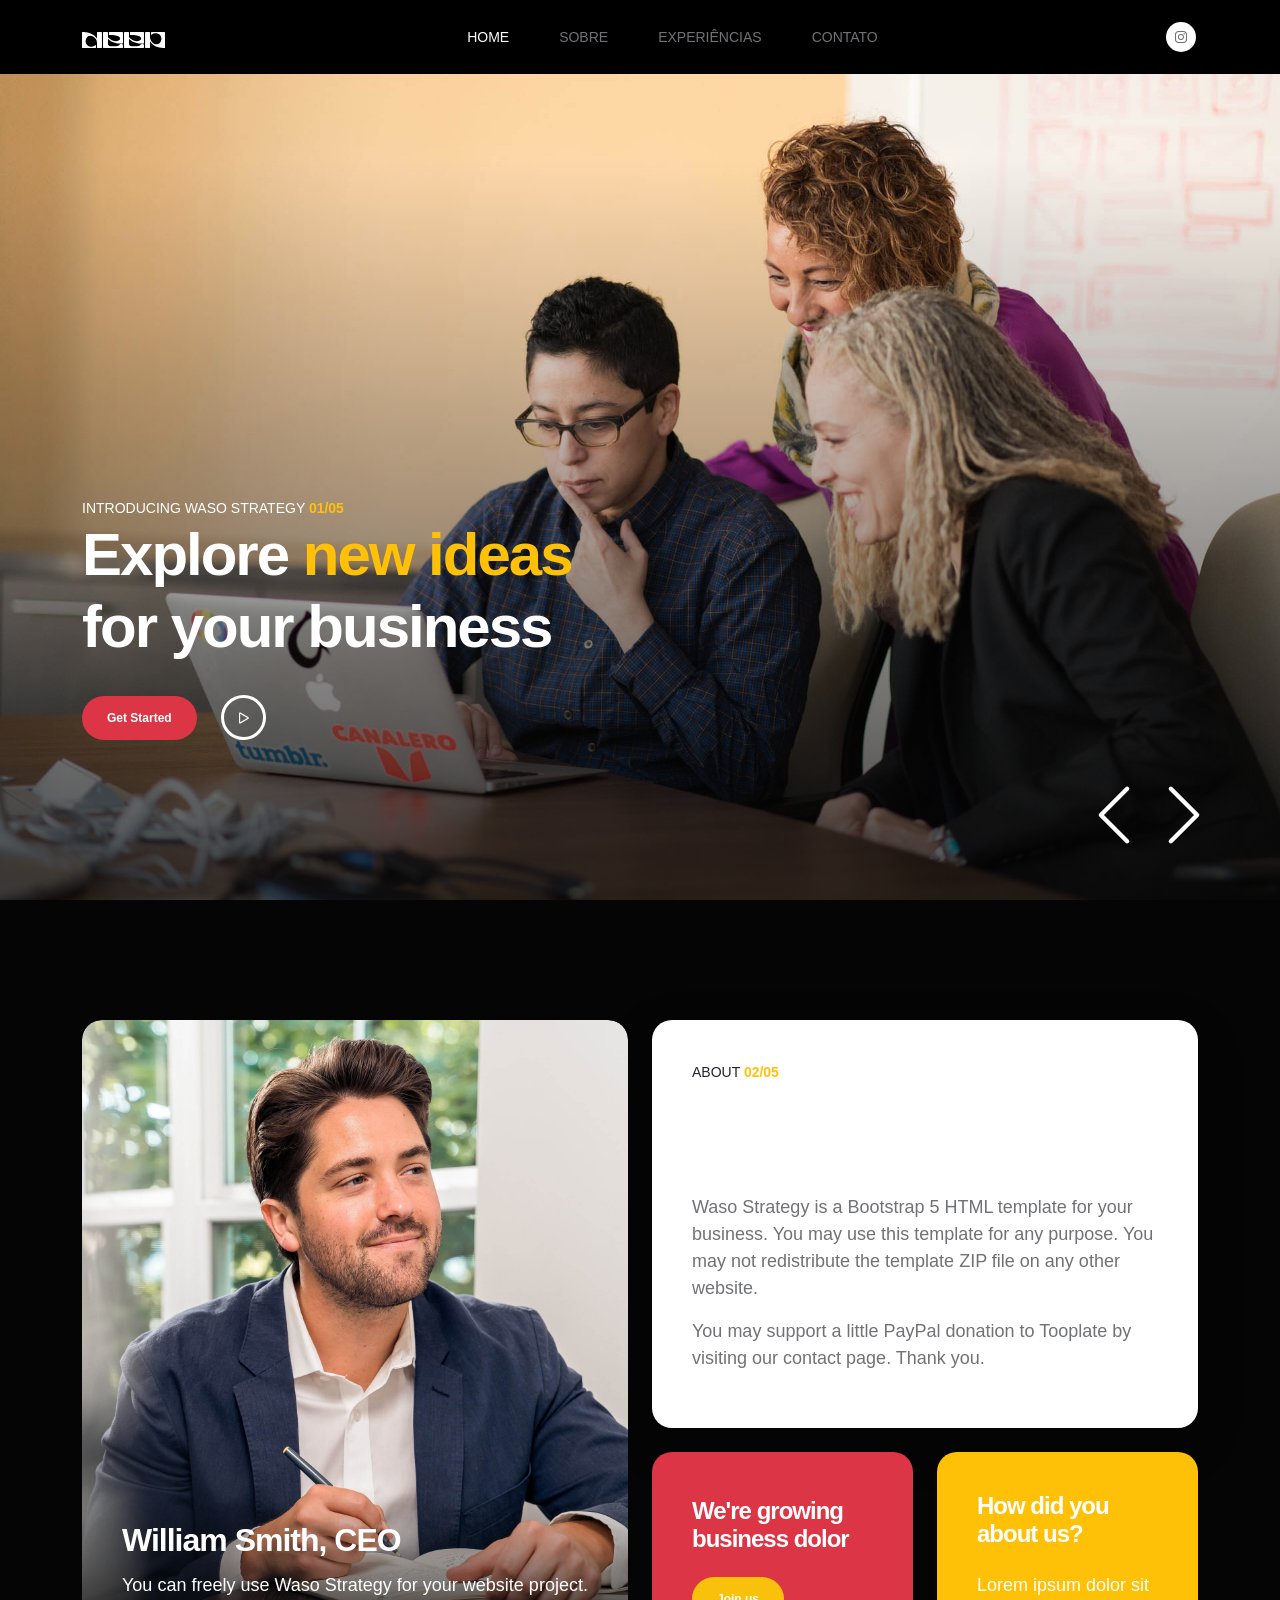
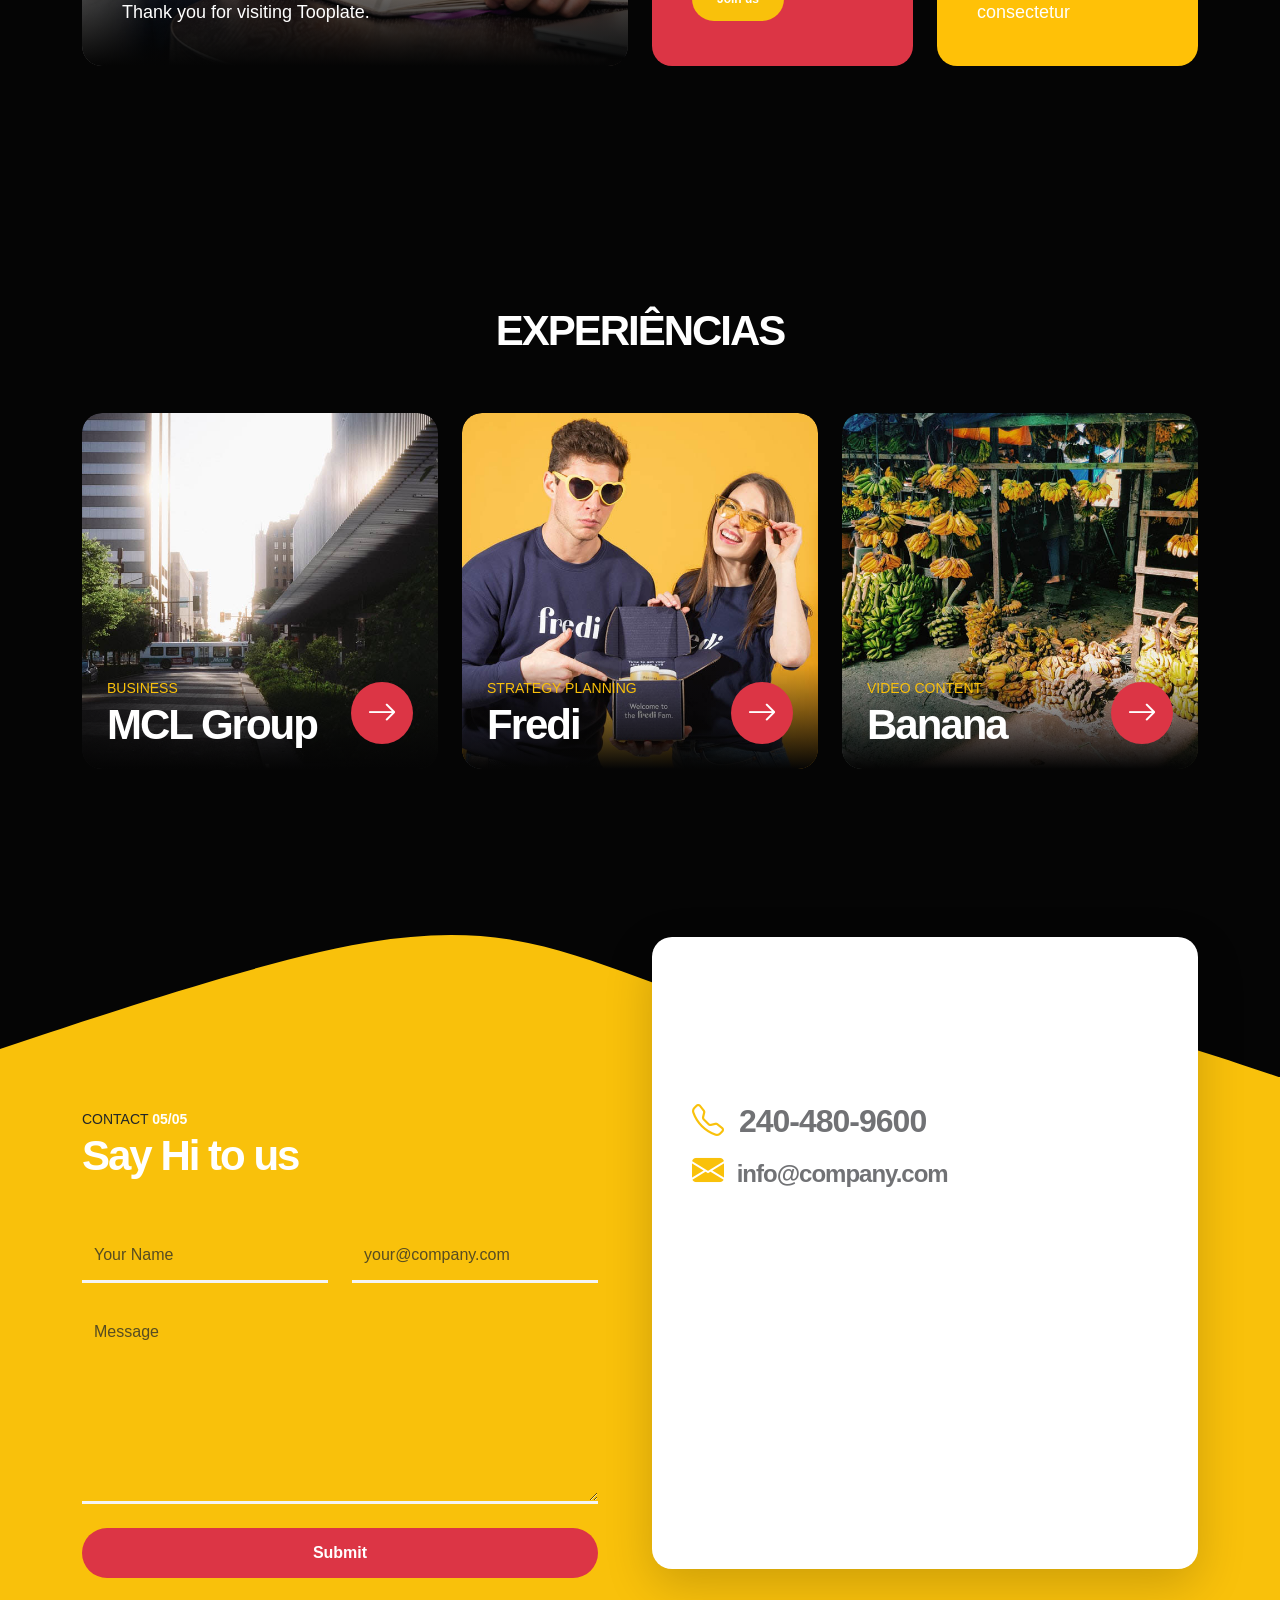
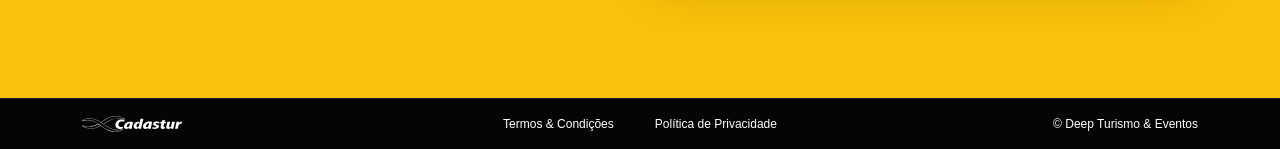
==== commit 174cb377: "Update index.html" ====
--- a/index.html
+++ b/index.html
@@ -48,19 +48,15 @@
                         </li>
 
                         <li class="nav-item">
-                            <a class="nav-link click-scroll" href="#section_2">About</a>
+                            <a class="nav-link click-scroll" href="#section_2">Sobre</a>
                         </li>
 
                         <li class="nav-item">
-                            <a class="nav-link click-scroll" href="#section_3">Services</a>
+                            <a class="nav-link click-scroll" href="#section_4">Experiências</a>
                         </li>
 
                         <li class="nav-item">
-                            <a class="nav-link click-scroll" href="#section_4">Projects</a>
-                        </li>
-
-                        <li class="nav-item">
-                            <a class="nav-link click-scroll" href="#section_5">Contact</a>
+                            <a class="nav-link click-scroll" href="#section_5">Contato</a>
                         </li>
                     </ul>
                     <div>
@@ -207,91 +203,6 @@
                 </div>
             </section>
 
-            <section class="services section-padding" id="section_3">
-                <div class="container">
-                    <div class="row">
-
-                        <div class="col-lg-10 col-12 text-center mx-auto mb-5">
-                            <small class="small-title">Services <strong class="text-warning">03/05</strong></small>
-
-                            <h2>How can we help you?</h2>
-
-                        </div>
-
-                        <div class="col-lg-6 col-12">
-                            <nav>
-                                <div class="nav nav-tabs flex-column align-items-baseline" id="nav-tab" role="tablist">
-                                    <button class="nav-link active" id="nav-business-tab" data-bs-toggle="tab" data-bs-target="#nav-business" type="button" role="tab" aria-controls="nav-business" aria-selected="true">
-                                        <h3>Business Consulting</h3>
-
-                                        <span>Lorem ipsum dolor sit amet, consectetur adipiscing elit, sed do eiusmod tempor incididunt ut dolore</span>
-                                    </button>
-
-                                    <button class="nav-link" id="nav-strategy-tab" data-bs-toggle="tab" data-bs-target="#nav-strategy" type="button" role="tab" aria-controls="nav-strategy" aria-selected="false">
-                                        <h3>Strategy Planning</h3>
-                                        
-                                        <span>Lorem ipsum dolor sit amet, consectetur adipiscing elit, sed do eiusmod tempor incididunt ut dolore</span>
-                                    </button>
-
-                                    <button class="nav-link" id="nav-video-tab" data-bs-toggle="tab" data-bs-target="#nav-video" type="button" role="tab" aria-controls="nav-video" aria-selected="false">
-                                        <h3>Video Content</h3>
-                                        
-                                        <span>Lorem ipsum dolor sit amet, consectetur adipiscing elit, sed do eiusmod tempor incididunt ut dolore</span>
-                                    </button>
-                                </div>
-                            </nav>
-                        </div>
-
-                        <div class="col-lg-6 col-12">
-                            <div class="tab-content" id="nav-tabContent">
-                                <div class="tab-pane fade show active" id="nav-business" role="tabpanel" aria-labelledby="nav-intro-tab">
-                                    <img src="images/services/young-entrepreneurs-mature-investor-watching-presentation-discussing-project.jpg" class="img-fluid" alt="">
-
-                                    <h5 class="mt-4 mb-2">Introduction to Business Consulting</h5>
-
-                                    <p>Lorem ipsum dolor sit amet, consectetur adipiscing elit, sed do eiusmod tempor incididunt ut dolore</p>
-
-                                    <ul>
-                                        <li>Helping small businesses</li>
-
-                                        <li>Lorem ipsum dolor sit amet</li>
-
-                                        <li>Business Strategy and Management</li>
-                                    </ul>
-                                </div>
-
-                                <div class="tab-pane fade show" id="nav-strategy" role="tabpanel" aria-labelledby="nav-strategy-tab">
-                                    <img src="images/services/startup-leader-drawing-flowchart-board-discussing-project.jpg" class="img-fluid" alt="">
-
-                                    <h5 class="mt-4 mb-2">Strategy Planning</h5>
-
-                                    <div class="row">
-                                        <div class="col-lg-6 col-12">
-                                            <p>Lorem ipsum dolor sit amet, consectetur adipiscing elit, sed do eiusmod tempor dolore</p>
-                                        </div>
-
-                                        <div class="col-lg-6 col-12">
-                                            <p>Lorem ipsum dolor sit amet, consectetur adipiscing elit, sed do eiusmod tempor dolore</p>
-                                        </div>
-                                    </div>
-                                </div>
-
-                                <div class="tab-pane fade show" id="nav-video" role="tabpanel" aria-labelledby="nav-video-tab">
-                                    <img src="images/services/portrait-smiling-african-american-young-woman-holding-movie-production-blackboard.jpg" class="img-fluid" alt="">
-
-                                    <h5 class="mt-4 mb-2">Video Content</h5>
-
-                                    <p>Lorem ipsum dolor sit amet, consectetur adipiscing elit, sed do eiusmod tempor incididunt ut dolore</p>
-                                </div>
-
-
-                            </div>
-                        </div>
-
-                    </div>
-                </div>
-            </section>
-
             <section class="projects section-padding pb-0" id="section_4">
                 <div class="container">
                     <div class="row">
@@ -491,3 +402,4 @@
 
 
 
+
